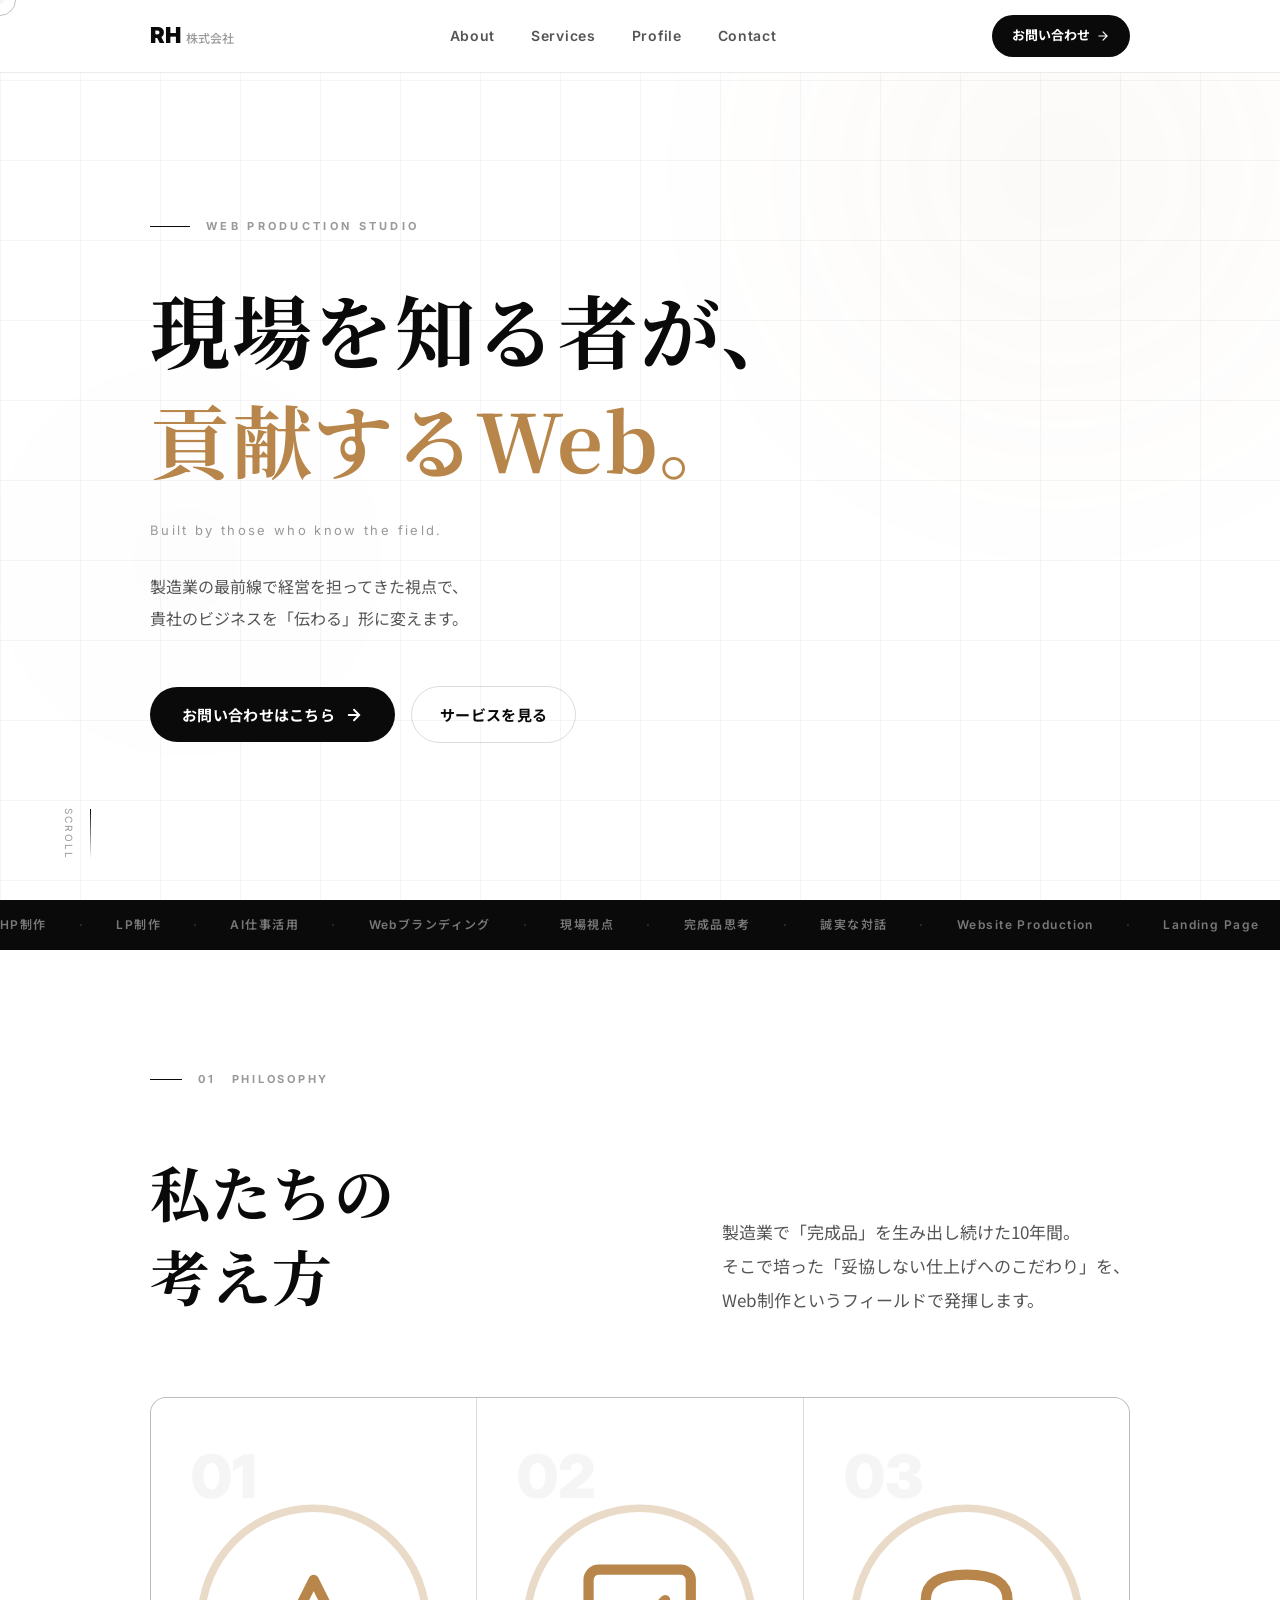
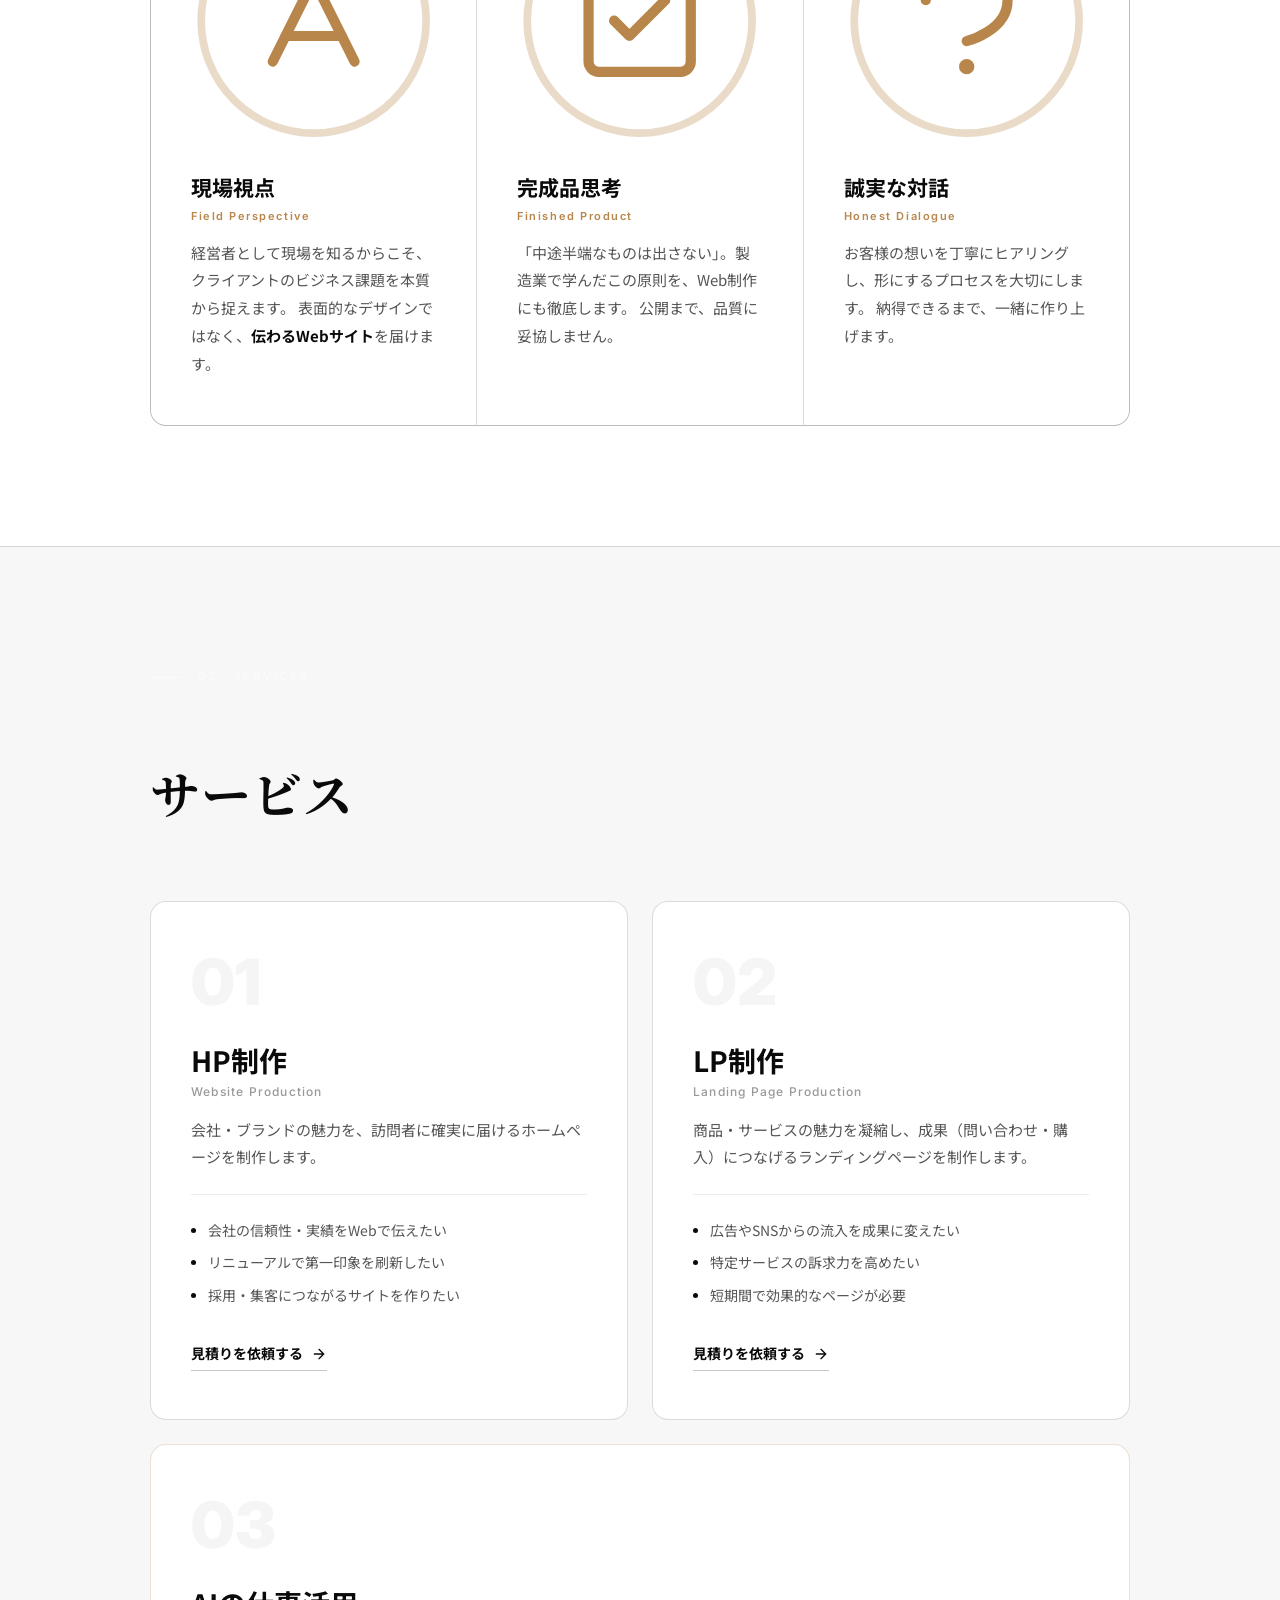
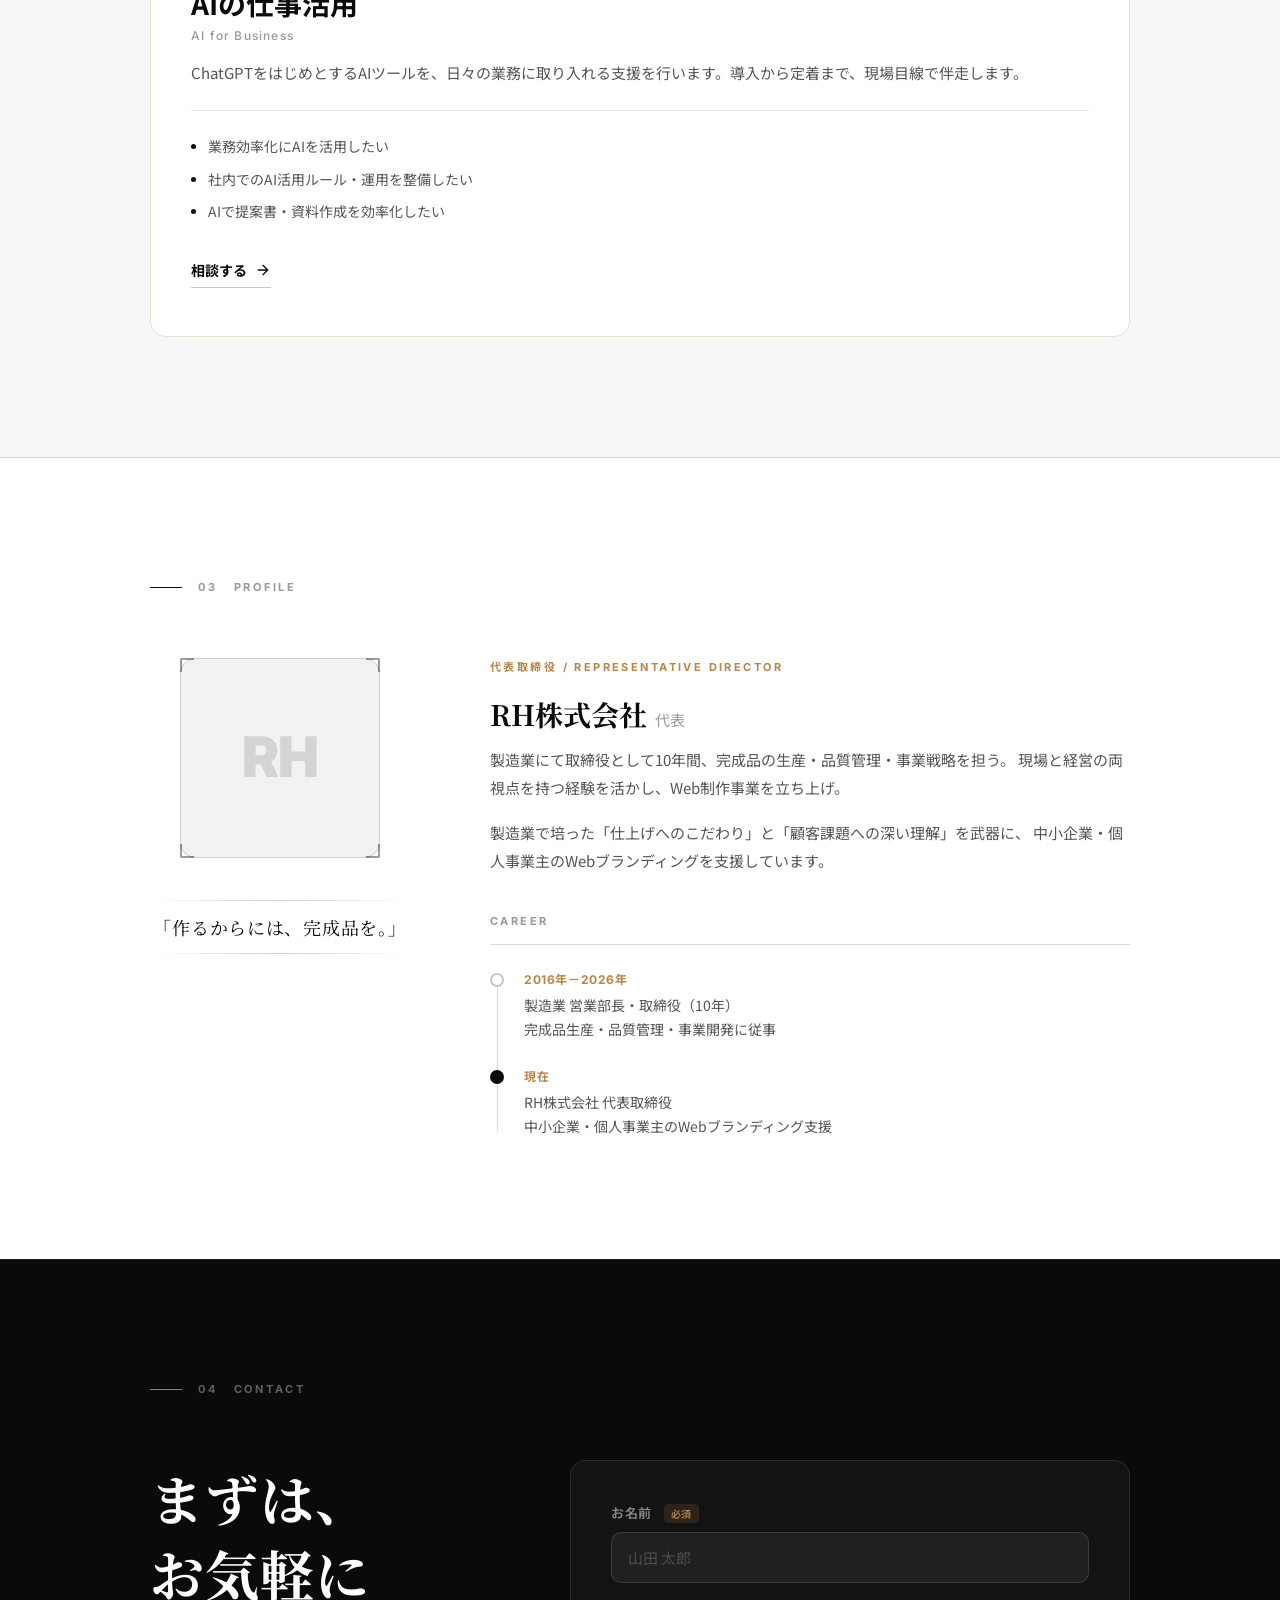
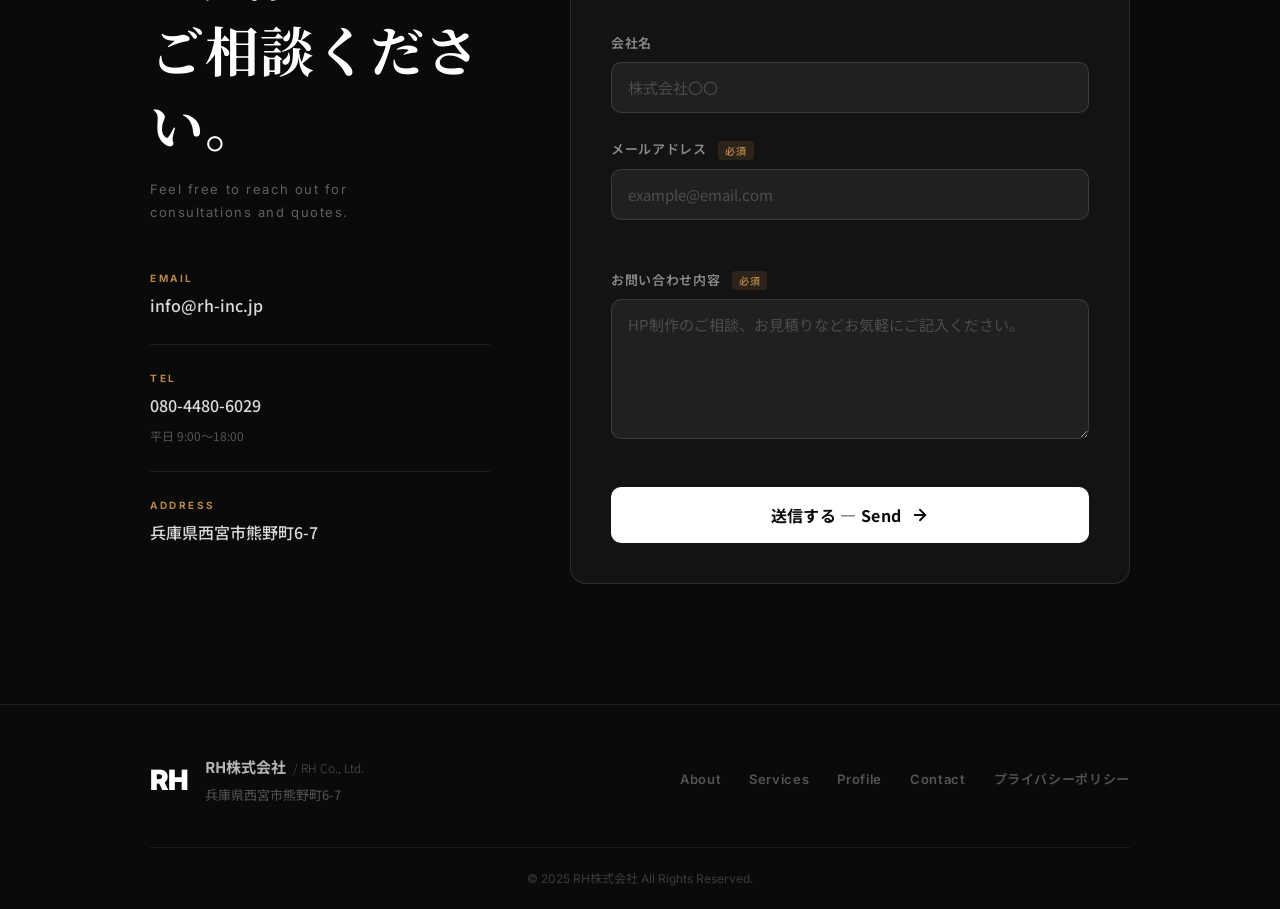
==== index.html @ c4619685 "Initial commit: RH株式会社 ポートフォリオサイト" ====
<!DOCTYPE html>
<html lang="ja">
<head>
  <meta charset="UTF-8">
  <meta name="viewport" content="width=device-width, initial-scale=1.0">
  <title>RH株式会社 — Web制作 | 西宮市</title>
  <meta name="description" content="製造業の現場視点で、伝わるWebサイトを届ける。RH株式会社 — HP制作・LP制作。兵庫県西宮市。">

  <!-- OGP -->
  <meta property="og:title" content="RH株式会社 — 現場を知る者が、貢献するWeb。">
  <meta property="og:description" content="製造業10年の経営視点から、中小企業・個人事業主のWebブランディングを支援。">
  <meta property="og:type" content="website">
  <meta property="og:locale" content="ja_JP">

  <!-- Fonts -->
  <link rel="preconnect" href="https://fonts.googleapis.com">
  <link rel="preconnect" href="https://fonts.gstatic.com" crossorigin>
  <link href="https://fonts.googleapis.com/css2?family=Noto+Sans+JP:wght@300;400;500;700;900&family=Noto+Serif+JP:wght@400;700&family=Inter:wght@300;400;600;700;800;900&display=swap" rel="stylesheet">

  <link rel="stylesheet" href="css/style.css">
</head>
<body>

  <!-- ===== CURSOR ===== -->
  <div class="cursor" id="cursor"></div>
  <div class="cursor-follower" id="cursorFollower"></div>

  <!-- ===== HEADER ===== -->
  <header class="header" id="header">
    <div class="header__inner">
      <a href="#top" class="header__logo">
        <span class="header__logo-rh">RH</span>
        <span class="header__logo-corp">株式会社</span>
      </a>
      <nav class="header__nav">
        <a href="#about" class="header__nav-link">About</a>
        <a href="#services" class="header__nav-link">Services</a>
        <a href="#profile" class="header__nav-link">Profile</a>
        <a href="#contact" class="header__nav-link">Contact</a>
      </nav>
      <a href="#contact" class="header__cta">
        <span>お問い合わせ</span>
        <svg viewBox="0 0 24 24" width="14" height="14" fill="none" stroke="currentColor" stroke-width="2" stroke-linecap="round"><path d="M5 12h14M12 5l7 7-7 7"/></svg>
      </a>
      <button class="header__hamburger" id="hamburger" aria-label="メニュー">
        <span></span><span></span>
      </button>
    </div>
  </header>

  <!-- Mobile Menu -->
  <div class="mobile-menu" id="mobileMenu">
    <div class="mobile-menu__inner">
      <nav class="mobile-menu__nav">
        <a href="#about"   class="mobile-menu__link" data-num="01">About<span>会社概要</span></a>
        <a href="#services" class="mobile-menu__link" data-num="02">Services<span>サービス</span></a>
        <a href="#profile" class="mobile-menu__link" data-num="03">Profile<span>代表プロフィール</span></a>
        <a href="#contact" class="mobile-menu__link" data-num="04">Contact<span>お問い合わせ</span></a>
      </nav>
      <div class="mobile-menu__info">
        <p>info@rh-inc.jp</p>
        <p>080-4480-6029</p>
      </div>
    </div>
  </div>

  <main id="top">

    <!-- ===== HERO ===== -->
    <section class="hero">
      <div class="hero__bg">
        <div class="hero__grid"></div>
        <div class="hero__glow hero__glow--1"></div>
        <div class="hero__glow hero__glow--2"></div>
      </div>

      <div class="hero__content">
        <div class="hero__eyebrow">
          <span class="hero__eyebrow-line"></span>
          <span>Web Production Studio</span>
        </div>
        <h1 class="hero__title">
          <span class="hero__title-line" data-text="現場を知る者が、">現場を知る者が、</span>
          <span class="hero__title-line hero__title-line--accent" data-text="貢献するWeb。">貢献するWeb。</span>
        </h1>
        <p class="hero__en">Built by those who know the field.</p>
        <p class="hero__sub">
          製造業の最前線で経営を担ってきた視点で、<br>
          貴社のビジネスを「伝わる」形に変えます。
        </p>
        <div class="hero__actions">
          <a href="#contact" class="btn btn--gold">
            <span>お問い合わせはこちら</span>
            <svg viewBox="0 0 24 24" width="18" height="18" fill="none" stroke="currentColor" stroke-width="2.5" stroke-linecap="round"><path d="M5 12h14M12 5l7 7-7 7"/></svg>
          </a>
          <a href="#services" class="btn btn--ghost">
            <span>サービスを見る</span>
          </a>
        </div>
      </div>

      <div class="hero__scroll">
        <div class="hero__scroll-line"></div>
        <span>Scroll</span>
      </div>
    </section>

    <!-- ===== MARQUEE ===== -->
    <div class="marquee">
      <div class="marquee__track">
        <span>HP制作</span><span>·</span>
        <span>LP制作</span><span>·</span>
        <span>AI仕事活用</span><span>·</span>
        <span>Webブランディング</span><span>·</span>
        <span>現場視点</span><span>·</span>
        <span>完成品思考</span><span>·</span>
        <span>誠実な対話</span><span>·</span>
        <span>Website Production</span><span>·</span>
        <span>Landing Page</span><span>·</span>
        <span>AI for Business</span><span>·</span>
        <span>Web Branding</span><span>·</span>
        <span>HP制作</span><span>·</span>
        <span>LP制作</span><span>·</span>
        <span>AI仕事活用</span><span>·</span>
        <span>Webブランディング</span><span>·</span>
        <span>現場視点</span><span>·</span>
        <span>完成品思考</span><span>·</span>
        <span>誠実な対話</span><span>·</span>
        <span>Website Production</span><span>·</span>
        <span>Landing Page</span><span>·</span>
        <span>AI for Business</span><span>·</span>
        <span>Web Branding</span><span>·</span>
      </div>
    </div>

    <!-- ===== ABOUT / PHILOSOPHY ===== -->
    <section class="section about" id="about">
      <div class="container">
        <div class="section-label fade-in">
          <span>01</span>
          <span>Philosophy</span>
        </div>
        <div class="about__head fade-in">
          <h2 class="about__title">私たちの<br>考え方</h2>
          <p class="about__lead">
            製造業で「完成品」を生み出し続けた10年間。<br>
            そこで培った「妥協しない仕上げへのこだわり」を、<br>
            Web制作というフィールドで発揮します。
          </p>
        </div>

        <div class="pillars">
          <div class="pillar fade-in">
            <div class="pillar__num">01</div>
            <div class="pillar__icon">
              <svg viewBox="0 0 48 48" fill="none" xmlns="http://www.w3.org/2000/svg">
                <circle cx="24" cy="24" r="22" stroke="currentColor" stroke-width="1.5" opacity=".3"/>
                <path d="M16 32 L24 16 L32 32" stroke="currentColor" stroke-width="2" stroke-linecap="round" stroke-linejoin="round"/>
                <path d="M18.5 27h11" stroke="currentColor" stroke-width="2" stroke-linecap="round"/>
              </svg>
            </div>
            <h3 class="pillar__title">
              現場視点<br>
              <span>Field Perspective</span>
            </h3>
            <p class="pillar__text">
              経営者として現場を知るからこそ、クライアントのビジネス課題を本質から捉えます。
              表面的なデザインではなく、<strong>伝わるWebサイト</strong>を届けます。
            </p>
          </div>

          <div class="pillar fade-in">
            <div class="pillar__num">02</div>
            <div class="pillar__icon">
              <svg viewBox="0 0 48 48" fill="none" xmlns="http://www.w3.org/2000/svg">
                <circle cx="24" cy="24" r="22" stroke="currentColor" stroke-width="1.5" opacity=".3"/>
                <rect x="14" y="14" width="20" height="20" rx="2" stroke="currentColor" stroke-width="2"/>
                <path d="M19 24l3 3 7-7" stroke="currentColor" stroke-width="2" stroke-linecap="round" stroke-linejoin="round"/>
              </svg>
            </div>
            <h3 class="pillar__title">
              完成品思考<br>
              <span>Finished Product</span>
            </h3>
            <p class="pillar__text">
              「中途半端なものは出さない」。製造業で学んだこの原則を、Web制作にも徹底します。
              公開まで、品質に妥協しません。
            </p>
          </div>

          <div class="pillar fade-in">
            <div class="pillar__num">03</div>
            <div class="pillar__icon">
              <svg viewBox="0 0 48 48" fill="none" xmlns="http://www.w3.org/2000/svg">
                <circle cx="24" cy="24" r="22" stroke="currentColor" stroke-width="1.5" opacity=".3"/>
                <path d="M16 20 C16 17 18 15 24 15 C30 15 32 17 32 20 C32 26 24 28 24 28" stroke="currentColor" stroke-width="2" stroke-linecap="round"/>
                <circle cx="24" cy="33" r="1.5" fill="currentColor"/>
              </svg>
            </div>
            <h3 class="pillar__title">
              誠実な対話<br>
              <span>Honest Dialogue</span>
            </h3>
            <p class="pillar__text">
              お客様の想いを丁寧にヒアリングし、形にするプロセスを大切にします。
              納得できるまで、一緒に作り上げます。
            </p>
          </div>
        </div>
      </div>
    </section>

    <!-- ===== SERVICES ===== -->
    <section class="section services" id="services">
      <div class="container">
        <div class="section-label section-label--light fade-in">
          <span>02</span>
          <span>Services</span>
        </div>
        <h2 class="services__title fade-in">サービス</h2>

        <div class="service-cards">

          <div class="service-card fade-in">
            <div class="service-card__top">
              <span class="service-card__num">01</span>
              <div class="service-card__icon">
                <svg viewBox="0 0 56 56" fill="none">
                  <rect x="4" y="8" width="48" height="34" rx="4" stroke="currentColor" stroke-width="2"/>
                  <path d="M18 42 L38 42 M28 42 L28 50" stroke="currentColor" stroke-width="2" stroke-linecap="round"/>
                  <path d="M12 18 L22 18 M12 24 L30 24 M12 30 L26 30" stroke="currentColor" stroke-width="2" stroke-linecap="round"/>
                  <rect x="32" y="14" width="16" height="14" rx="2" stroke="currentColor" stroke-width="1.5"/>
                </svg>
              </div>
            </div>
            <h3 class="service-card__title">
              HP制作
              <span>Website Production</span>
            </h3>
            <p class="service-card__text">
              会社・ブランドの魅力を、訪問者に確実に届けるホームページを制作します。
            </p>
            <ul class="service-card__list">
              <li>会社の信頼性・実績をWebで伝えたい</li>
              <li>リニューアルで第一印象を刷新したい</li>
              <li>採用・集客につながるサイトを作りたい</li>
            </ul>
            <a href="#contact" class="service-card__cta">
              見積りを依頼する
              <svg viewBox="0 0 24 24" width="16" height="16" fill="none" stroke="currentColor" stroke-width="2" stroke-linecap="round"><path d="M5 12h14M12 5l7 7-7 7"/></svg>
            </a>
          </div>

          <div class="service-card fade-in">
            <div class="service-card__top">
              <span class="service-card__num">02</span>
              <div class="service-card__icon">
                <svg viewBox="0 0 56 56" fill="none">
                  <rect x="10" y="4" width="36" height="48" rx="4" stroke="currentColor" stroke-width="2"/>
                  <path d="M18 14 L38 14 M18 20 L34 20 M18 26 L30 26" stroke="currentColor" stroke-width="2" stroke-linecap="round"/>
                  <rect x="14" y="34" width="28" height="10" rx="2" fill="currentColor" opacity=".15" stroke="currentColor" stroke-width="1.5"/>
                  <path d="M22 39 L34 39" stroke="currentColor" stroke-width="2" stroke-linecap="round"/>
                </svg>
              </div>
            </div>
            <h3 class="service-card__title">
              LP制作
              <span>Landing Page Production</span>
            </h3>
            <p class="service-card__text">
              商品・サービスの魅力を凝縮し、成果（問い合わせ・購入）につなげるランディングページを制作します。
            </p>
            <ul class="service-card__list">
              <li>広告やSNSからの流入を成果に変えたい</li>
              <li>特定サービスの訴求力を高めたい</li>
              <li>短期間で効果的なページが必要</li>
            </ul>
            <a href="#contact" class="service-card__cta">
              見積りを依頼する
              <svg viewBox="0 0 24 24" width="16" height="16" fill="none" stroke="currentColor" stroke-width="2" stroke-linecap="round"><path d="M5 12h14M12 5l7 7-7 7"/></svg>
            </a>
          </div>

          <div class="service-card service-card--ai fade-in">
            <div class="service-card__top">
              <span class="service-card__num">03</span>
              <div class="service-card__icon">
                <svg viewBox="0 0 56 56" fill="none">
                  <circle cx="28" cy="28" r="24" stroke="currentColor" stroke-width="2"/>
                  <circle cx="28" cy="28" r="8" stroke="currentColor" stroke-width="2"/>
                  <path d="M28 4V12 M28 44V52 M4 28H12 M44 28H52" stroke="currentColor" stroke-width="2" stroke-linecap="round"/>
                  <path d="M11 11L17 17 M39 39L45 45 M45 11L39 17 M17 39L11 45" stroke="currentColor" stroke-width="2" stroke-linecap="round"/>
                </svg>
              </div>
            </div>
            <h3 class="service-card__title">
              AIの仕事活用
              <span>AI for Business</span>
            </h3>
            <p class="service-card__text">
              ChatGPTをはじめとするAIツールを、日々の業務に取り入れる支援を行います。導入から定着まで、現場目線で伴走します。
            </p>
            <ul class="service-card__list">
              <li>業務効率化にAIを活用したい</li>
              <li>社内でのAI活用ルール・運用を整備したい</li>
              <li>AIで提案書・資料作成を効率化したい</li>
            </ul>
            <a href="#contact" class="service-card__cta">
              相談する
              <svg viewBox="0 0 24 24" width="16" height="16" fill="none" stroke="currentColor" stroke-width="2" stroke-linecap="round"><path d="M5 12h14M12 5l7 7-7 7"/></svg>
            </a>
          </div>

        </div>
      </div>
    </section>

    <!-- ===== PROFILE ===== -->
    <section class="section profile" id="profile">
      <div class="container">
        <div class="section-label fade-in">
          <span>03</span>
          <span>Profile</span>
        </div>

        <div class="profile__inner">
          <div class="profile__visual fade-in">
            <div class="profile__frame">
              <div class="profile__initial">RH</div>
              <div class="profile__frame-corner profile__frame-corner--tl"></div>
              <div class="profile__frame-corner profile__frame-corner--tr"></div>
              <div class="profile__frame-corner profile__frame-corner--bl"></div>
              <div class="profile__frame-corner profile__frame-corner--br"></div>
            </div>
            <div class="profile__quote-wrap">
              <p class="profile__quote">「作るからには、完成品を。」</p>
            </div>
          </div>

          <div class="profile__content fade-in">
            <p class="profile__position">代表取締役 / Representative Director</p>
            <h2 class="profile__name">RH株式会社<span>代表</span></h2>

            <p class="profile__bio">
              製造業にて取締役として10年間、完成品の生産・品質管理・事業戦略を担う。
              現場と経営の両視点を持つ経験を活かし、Web制作事業を立ち上げ。
            </p>
            <p class="profile__bio">
              製造業で培った「仕上げへのこだわり」と「顧客課題への深い理解」を武器に、
              中小企業・個人事業主のWebブランディングを支援しています。
            </p>

            <div class="career">
              <h4 class="career__title">Career</h4>
              <div class="career__list">
                <div class="career__item">
                  <div class="career__dot"></div>
                  <div class="career__body">
                    <span class="career__period">2016年－2026年</span>
                    <p class="career__desc">製造業 営業部長・取締役（10年）<br>完成品生産・品質管理・事業開発に従事</p>
                  </div>
                </div>
                <div class="career__item">
                  <div class="career__dot career__dot--gold"></div>
                  <div class="career__body">
                    <span class="career__period">現在</span>
                    <p class="career__desc">RH株式会社 代表取締役<br>中小企業・個人事業主のWebブランディング支援</p>
                  </div>
                </div>
              </div>
            </div>
          </div>
        </div>
      </div>
    </section>

    <!-- ===== CONTACT ===== -->
    <section class="section contact" id="contact">
      <div class="container">
        <div class="section-label section-label--light fade-in">
          <span>04</span>
          <span>Contact</span>
        </div>
        <div class="contact__inner">
          <div class="contact__info fade-in">
            <h2 class="contact__title">
              まずは、<br>お気軽に<br>ご相談ください。
            </h2>
            <p class="contact__sub">
              Feel free to reach out for<br>
              consultations and quotes.
            </p>

            <div class="contact__details">
              <div class="contact__detail">
                <span class="contact__detail-label">Email</span>
                <a href="mailto:info@rh-inc.jp" class="contact__detail-value">info@rh-inc.jp</a>
              </div>
              <div class="contact__detail">
                <span class="contact__detail-label">Tel</span>
                <a href="tel:08044806029" class="contact__detail-value">080-4480-6029</a>
                <span class="contact__detail-note">平日 9:00〜18:00</span>
              </div>
              <div class="contact__detail">
                <span class="contact__detail-label">Address</span>
                <span class="contact__detail-value">兵庫県西宮市熊野町6-7</span>
              </div>
            </div>
          </div>

          <form class="contact__form fade-in" id="contactForm" novalidate>
            <div class="form-group">
              <label class="form-label" for="name">
                お名前 <span class="form-req">必須</span>
              </label>
              <input type="text" id="name" name="name" class="form-input" placeholder="山田 太郎" required>
              <span class="form-err" id="nameErr"></span>
            </div>

            <div class="form-group">
              <label class="form-label" for="company">会社名</label>
              <input type="text" id="company" name="company" class="form-input" placeholder="株式会社〇〇">
            </div>

            <div class="form-group">
              <label class="form-label" for="email">
                メールアドレス <span class="form-req">必須</span>
              </label>
              <input type="email" id="email" name="email" class="form-input" placeholder="example@email.com" required>
              <span class="form-err" id="emailErr"></span>
            </div>

            <div class="form-group">
              <label class="form-label" for="message">
                お問い合わせ内容 <span class="form-req">必須</span>
              </label>
              <textarea id="message" name="message" class="form-textarea" rows="5" placeholder="HP制作のご相談、お見積りなどお気軽にご記入ください。" required></textarea>
              <span class="form-err" id="messageErr"></span>
            </div>

            <button type="submit" class="btn btn--gold btn--submit">
              <span>送信する — Send</span>
              <svg viewBox="0 0 24 24" width="18" height="18" fill="none" stroke="currentColor" stroke-width="2.5" stroke-linecap="round"><path d="M5 12h14M12 5l7 7-7 7"/></svg>
            </button>
          </form>
        </div>
      </div>
    </section>

  </main>

  <!-- ===== FOOTER ===== -->
  <footer class="footer">
    <div class="container">
      <div class="footer__inner">
        <div class="footer__brand">
          <span class="footer__logo-rh">RH</span>
          <div>
            <p class="footer__company">RH株式会社 <span>/ RH Co., Ltd.</span></p>
            <p class="footer__addr">兵庫県西宮市熊野町6-7</p>
          </div>
        </div>
        <nav class="footer__nav">
          <a href="#about">About</a>
          <a href="#services">Services</a>
          <a href="#profile">Profile</a>
          <a href="#contact">Contact</a>
          <a href="#">プライバシーポリシー</a>
        </nav>
      </div>
      <div class="footer__bottom">
        <p>&copy; 2025 RH株式会社 All Rights Reserved.</p>
      </div>
    </div>
  </footer>

  <script src="js/main.js"></script>
</body>
</html>
---- css/style.css ----
/* ===== RESET & BASE ===== */
*, *::before, *::after { margin: 0; padding: 0; box-sizing: border-box; }

:root {
  --bg:         #FFFFFF;
  --bg-off:     #F7F7F7;
  --bg-subtle:  #F2F2F2;
  --bg-dark:    #0A0A0A;
  --black:      #0A0A0A;
  --black-mid:  #1A1A1A;
  --gold:       #B8864A;
  --gold-lt:    #C89A5E;
  --gold-dk:    #9A7038;
  --text:       #0A0A0A;
  --text-sub:   #555555;
  --text-muted: #999999;
  --border:     rgba(0,0,0,.08);
  --border-md:  rgba(0,0,0,.14);
  --border-dk:  rgba(0,0,0,.22);
  --white:      #FFFFFF;

  --font-ja:    'Noto Sans JP', 'Hiragino Kaku Gothic ProN', sans-serif;
  --font-serif: 'Noto Serif JP', 'ヒラギノ明朝 ProN', serif;
  --font-en:    'Inter', var(--font-ja);

  --container: 1100px;
  --header-h:  72px;
  --radius:    10px;
  --radius-lg: 16px;

  --shadow-sm: 0 2px 12px rgba(0,0,0,.06);
  --shadow-md: 0 6px 32px rgba(0,0,0,.1);
  --shadow-lg: 0 16px 64px rgba(0,0,0,.14);

  --ease: cubic-bezier(.4,0,.2,1);
  --trans: .3s var(--ease);
}

html { scroll-behavior: smooth; scroll-padding-top: var(--header-h); }

body {
  font-family: var(--font-ja);
  font-size: 16px;
  line-height: 1.8;
  color: var(--text);
  background: var(--bg);
  overflow-x: hidden;
  -webkit-font-smoothing: antialiased;
  cursor: none;
}

@media (hover: none) { body { cursor: auto; } }

img { max-width: 100%; height: auto; display: block; }
a   { color: inherit; text-decoration: none; transition: var(--trans); }
ul, ol { list-style: none; }
strong { color: var(--black); font-weight: 700; }

.container {
  width: 100%;
  max-width: var(--container);
  margin: 0 auto;
  padding: 0 40px;
}

/* ===== CURSOR ===== */
.cursor {
  position: fixed;
  width: 8px;
  height: 8px;
  background: var(--black);
  border-radius: 50%;
  pointer-events: none;
  z-index: 9999;
  transform: translate(-50%, -50%);
  transition: width .3s ease, height .3s ease;
  mix-blend-mode: difference;
}

.cursor-follower {
  position: fixed;
  width: 32px;
  height: 32px;
  border: 1px solid rgba(0,0,0,.25);
  border-radius: 50%;
  pointer-events: none;
  z-index: 9998;
  transform: translate(-50%, -50%);
  transition: transform .18s ease;
}

/* ===== BUTTONS ===== */
.btn {
  display: inline-flex;
  align-items: center;
  gap: 10px;
  font-family: var(--font-ja);
  font-weight: 700;
  border: none;
  cursor: pointer;
  transition: var(--trans);
  letter-spacing: .02em;
  white-space: nowrap;
}

.btn--gold {
  background: var(--black);
  color: var(--white);
  padding: 14px 32px;
  border-radius: 100px;
  font-size: 15px;
}

.btn--gold:hover {
  background: var(--black-mid);
  transform: translateY(-2px);
  box-shadow: 0 8px 32px rgba(0,0,0,.2);
}

.btn--ghost {
  background: transparent;
  color: var(--text);
  padding: 14px 28px;
  border-radius: 100px;
  font-size: 15px;
  border: 1px solid var(--border-md);
}

.btn--ghost:hover {
  border-color: var(--black);
  background: var(--bg-off);
}

.btn--submit {
  width: 100%;
  justify-content: center;
  padding: 16px 32px;
  font-size: 16px;
  border-radius: var(--radius);
}

/* ===== HEADER ===== */
.header {
  position: fixed;
  top: 0; left: 0;
  width: 100%;
  z-index: 1000;
  background: rgba(255,255,255,.9);
  backdrop-filter: blur(20px);
  border-bottom: 1px solid var(--border);
  transition: var(--trans);
}

.header.scrolled {
  background: rgba(255,255,255,.97);
  box-shadow: var(--shadow-sm);
}

.header__inner {
  max-width: var(--container);
  margin: 0 auto;
  padding: 0 40px;
  height: var(--header-h);
  display: flex;
  align-items: center;
  gap: 40px;
}

.header__logo {
  display: flex;
  align-items: baseline;
  gap: 6px;
  flex-shrink: 0;
}

.header__logo-rh {
  font-family: var(--font-en);
  font-size: 22px;
  font-weight: 900;
  color: var(--black);
  letter-spacing: -.02em;
}

.header__logo-corp {
  font-size: 12px;
  font-weight: 500;
  color: var(--text-muted);
}

.header__nav {
  display: none;
  gap: 36px;
  flex: 1;
  justify-content: center;
}

.header__nav-link {
  font-family: var(--font-en);
  font-size: 14px;
  font-weight: 600;
  color: var(--text-sub);
  letter-spacing: .05em;
  position: relative;
  transition: color .3s ease;
}

.header__nav-link::after {
  content: '';
  position: absolute;
  bottom: -4px; left: 0;
  width: 0; height: 1px;
  background: var(--black);
  transition: width .3s ease;
}

.header__nav-link:hover { color: var(--black); }
.header__nav-link:hover::after { width: 100%; }

.header__cta {
  display: none;
  align-items: center;
  gap: 6px;
  font-family: var(--font-en);
  font-size: 13px;
  font-weight: 700;
  color: var(--white);
  background: var(--black);
  padding: 9px 20px;
  border-radius: 100px;
  transition: var(--trans);
  margin-left: auto;
}

.header__cta:hover {
  background: var(--black-mid);
  transform: translateY(-1px);
  box-shadow: var(--shadow-sm);
}

.header__hamburger {
  display: flex;
  flex-direction: column;
  gap: 7px;
  background: none;
  border: none;
  cursor: pointer;
  padding: 8px;
  margin-left: auto;
  z-index: 10;
}

.header__hamburger span {
  display: block;
  width: 24px;
  height: 1.5px;
  background: var(--black);
  transition: var(--trans);
}

.header__hamburger.active span:nth-child(1) { transform: rotate(45deg) translate(5px, 5px); }
.header__hamburger.active span:nth-child(2) { transform: rotate(-45deg) translate(5px, -5px); }

/* Mobile Menu */
.mobile-menu {
  position: fixed;
  inset: 0;
  background: var(--white);
  z-index: 999;
  display: flex;
  align-items: center;
  justify-content: center;
  opacity: 0;
  visibility: hidden;
  transition: opacity .4s ease, visibility .4s ease;
}

.mobile-menu.active { opacity: 1; visibility: visible; }

.mobile-menu__inner {
  text-align: center;
  width: 100%;
  padding: 0 40px;
}

.mobile-menu__nav {
  display: flex;
  flex-direction: column;
  gap: 0;
  margin-bottom: 48px;
}

.mobile-menu__link {
  display: flex;
  flex-direction: column;
  align-items: center;
  padding: 20px 0;
  border-bottom: 1px solid var(--border);
  font-family: var(--font-en);
  font-size: 28px;
  font-weight: 900;
  color: var(--text-muted);
  letter-spacing: -.01em;
  transition: color .3s ease;
}

.mobile-menu__link:first-child { border-top: 1px solid var(--border); }

.mobile-menu__link span {
  font-family: var(--font-ja);
  font-size: 11px;
  font-weight: 400;
  color: var(--text-muted);
  letter-spacing: .15em;
  margin-top: 4px;
}

.mobile-menu__link:hover,
.mobile-menu__link:hover span { color: var(--black); }

.mobile-menu__info p {
  font-size: 14px;
  color: var(--text-sub);
  margin-bottom: 4px;
}

/* ===== HERO ===== */
.hero {
  position: relative;
  min-height: 100vh;
  display: flex;
  align-items: center;
  overflow: hidden;
  background: var(--white);
}

.hero__bg {
  position: absolute;
  inset: 0;
}

.hero__grid {
  position: absolute;
  inset: 0;
  background-image:
    linear-gradient(rgba(0,0,0,.04) 1px, transparent 1px),
    linear-gradient(90deg, rgba(0,0,0,.04) 1px, transparent 1px);
  background-size: 80px 80px;
}

.hero__glow {
  position: absolute;
  border-radius: 50%;
  filter: blur(120px);
  opacity: .12;
}

.hero__glow--1 {
  width: 700px; height: 700px;
  background: radial-gradient(circle, rgba(184,134,74,.5), transparent 70%);
  top: -20%; right: -10%;
  animation: glow1 8s ease-in-out infinite alternate;
}

.hero__glow--2 {
  width: 500px; height: 500px;
  background: radial-gradient(circle, rgba(0,0,0,.15), transparent 70%);
  bottom: 10%; left: -5%;
  animation: glow2 10s ease-in-out infinite alternate;
}

@keyframes glow1 { from { opacity: .08; } to { opacity: .15; } }
@keyframes glow2 { from { opacity: .06; } to { opacity: .12; } }

.hero__content {
  position: relative;
  z-index: 1;
  width: 100%;
  max-width: var(--container);
  margin: 0 auto;
  padding: 140px 40px 100px;
}

.hero__eyebrow {
  display: flex;
  align-items: center;
  gap: 16px;
  margin-bottom: 40px;
  font-family: var(--font-en);
  font-size: 11px;
  font-weight: 700;
  letter-spacing: .3em;
  color: var(--text-muted);
  text-transform: uppercase;
  opacity: 0;
  animation: fadeUp .8s .3s ease forwards;
}

.hero__eyebrow-line {
  display: inline-block;
  width: 40px; height: 1px;
  background: var(--black);
}

.hero__title {
  display: flex;
  flex-direction: column;
  gap: 6px;
  margin-bottom: 28px;
  opacity: 0;
  animation: fadeUp .8s .5s ease forwards;
}

.hero__title-line {
  font-family: var(--font-serif);
  font-size: clamp(40px, 6.5vw, 80px);
  font-weight: 700;
  color: var(--black);
  line-height: 1.3;
  letter-spacing: .02em;
}

.hero__title-line--accent {
  color: var(--gold);
}

.hero__en {
  font-family: var(--font-en);
  font-size: 13px;
  font-weight: 400;
  color: var(--text-muted);
  letter-spacing: .18em;
  margin-bottom: 28px;
  opacity: 0;
  animation: fadeUp .8s .65s ease forwards;
}

.hero__sub {
  font-size: 16px;
  color: var(--text-sub);
  line-height: 2;
  margin-bottom: 52px;
  opacity: 0;
  animation: fadeUp .8s .75s ease forwards;
}

.hero__actions {
  display: flex;
  align-items: center;
  gap: 16px;
  flex-wrap: wrap;
  opacity: 0;
  animation: fadeUp .8s .9s ease forwards;
}

.hero__scroll {
  position: absolute;
  bottom: 40px; left: 40px;
  display: flex;
  flex-direction: column;
  align-items: center;
  gap: 12px;
  font-family: var(--font-en);
  font-size: 10px;
  letter-spacing: .22em;
  color: var(--text-muted);
  text-transform: uppercase;
  writing-mode: vertical-rl;
  opacity: 0;
  animation: fadeIn 1s 1.2s ease forwards;
}

.hero__scroll-line {
  width: 1px; height: 50px;
  background: linear-gradient(to bottom, var(--black), transparent);
  animation: scrollAnim 2s ease-in-out infinite;
}

@keyframes scrollAnim {
  0%   { transform: scaleY(0); transform-origin: top; }
  50%  { transform: scaleY(1); transform-origin: top; }
  51%  { transform: scaleY(1); transform-origin: bottom; }
  100% { transform: scaleY(0); transform-origin: bottom; }
}

@keyframes fadeUp {
  from { opacity: 0; transform: translateY(24px); }
  to   { opacity: 1; transform: translateY(0); }
}

@keyframes fadeIn {
  from { opacity: 0; }
  to   { opacity: 1; }
}

/* ===== MARQUEE ===== */
.marquee {
  overflow: hidden;
  background: var(--black);
  padding: 14px 0;
}

.marquee__track {
  display: flex;
  gap: 32px;
  width: max-content;
  animation: marquee 30s linear infinite;
}

.marquee__track span {
  font-family: var(--font-en);
  font-size: 12px;
  font-weight: 600;
  color: rgba(255,255,255,.45);
  letter-spacing: .12em;
  white-space: nowrap;
}

.marquee__track span:nth-child(even) { color: rgba(255,255,255,.18); }

@keyframes marquee {
  from { transform: translateX(0); }
  to   { transform: translateX(-50%); }
}

/* ===== SECTION COMMON ===== */
.section { padding: 120px 0; }

.section-label {
  display: flex;
  align-items: center;
  gap: 16px;
  margin-bottom: 60px;
  font-family: var(--font-en);
  font-size: 11px;
  font-weight: 700;
  letter-spacing: .25em;
  color: var(--text-muted);
  text-transform: uppercase;
}

.section-label::before {
  content: '';
  display: block;
  width: 32px; height: 1px;
  background: var(--black);
  flex-shrink: 0;
}

.section-label--light { color: rgba(255,255,255,.4); }
.section-label--light::before { background: rgba(255,255,255,.5); }

/* ===== ABOUT ===== */
.about { background: var(--bg); }

.about__head {
  display: flex;
  flex-direction: column;
  gap: 28px;
  margin-bottom: 80px;
}

.about__title {
  font-family: var(--font-serif);
  font-size: clamp(36px, 5vw, 60px);
  font-weight: 700;
  color: var(--black);
  line-height: 1.4;
  letter-spacing: .02em;
}

.about__lead {
  font-size: 17px;
  color: var(--text-sub);
  line-height: 2;
  max-width: 560px;
}

.pillars {
  display: grid;
  grid-template-columns: 1fr;
  gap: 1px;
  background: var(--border-md);
  border: 1px solid var(--border-md);
  border-radius: var(--radius-lg);
  overflow: hidden;
}

.pillar {
  background: var(--white);
  padding: 48px 40px;
  transition: background .3s ease;
  position: relative;
}

.pillar:hover { background: var(--bg-off); }

.pillar::before {
  content: '';
  position: absolute;
  top: 0; left: 0;
  width: 0; height: 3px;
  background: var(--black);
  transition: width .4s ease;
}

.pillar:hover::before { width: 100%; }

.pillar__num {
  font-family: var(--font-en);
  font-size: 60px;
  font-weight: 900;
  color: rgba(0,0,0,.04);
  line-height: 1;
  margin-bottom: -8px;
}

.pillar__icon {
  color: var(--gold);
  margin-bottom: 20px;
}

.pillar__title {
  font-size: 21px;
  font-weight: 700;
  color: var(--black);
  margin-bottom: 14px;
  line-height: 1.5;
}

.pillar__title span {
  display: block;
  font-family: var(--font-en);
  font-size: 11px;
  font-weight: 600;
  color: var(--gold);
  letter-spacing: .14em;
  margin-top: 5px;
}

.pillar__text {
  font-size: 15px;
  color: var(--text-sub);
  line-height: 1.85;
}

/* ===== SERVICES ===== */
.services {
  background: var(--bg-off);
  border-top: 1px solid var(--border-md);
  border-bottom: 1px solid var(--border-md);
}

.services__title {
  font-family: var(--font-serif);
  font-size: clamp(32px, 4vw, 50px);
  font-weight: 700;
  color: var(--black);
  margin-bottom: 64px;
  letter-spacing: .02em;
}

.service-cards {
  display: grid;
  grid-template-columns: 1fr;
  gap: 24px;
}

.service-card {
  background: var(--white);
  border: 1px solid var(--border-md);
  border-radius: var(--radius-lg);
  padding: 48px 40px;
  transition: var(--trans);
  position: relative;
  overflow: hidden;
}

.service-card::after {
  content: '';
  position: absolute;
  inset: 0;
  background: linear-gradient(135deg, rgba(0,0,0,.015), transparent);
  opacity: 0;
  transition: opacity .3s ease;
}

.service-card:hover {
  border-color: var(--black);
  transform: translateY(-4px);
  box-shadow: var(--shadow-md);
}

.service-card:hover::after { opacity: 1; }

.service-card__top {
  display: flex;
  align-items: flex-start;
  justify-content: space-between;
  margin-bottom: 28px;
}

.service-card__num {
  font-family: var(--font-en);
  font-size: 64px;
  font-weight: 900;
  color: rgba(0,0,0,.04);
  line-height: 1;
}

.service-card__icon { color: var(--gold); opacity: .8; }

.service-card__title {
  font-size: 28px;
  font-weight: 700;
  color: var(--black);
  margin-bottom: 16px;
  line-height: 1.3;
}

.service-card__title span {
  display: block;
  font-family: var(--font-en);
  font-size: 12px;
  font-weight: 500;
  color: var(--text-muted);
  letter-spacing: .1em;
  margin-top: 6px;
}

.service-card__text {
  font-size: 15px;
  color: var(--text-sub);
  line-height: 1.8;
  margin-bottom: 24px;
  padding-bottom: 24px;
  border-bottom: 1px solid var(--border);
}

.service-card__list {
  display: flex;
  flex-direction: column;
  gap: 10px;
  margin-bottom: 32px;
}

.service-card__list li {
  display: flex;
  align-items: flex-start;
  gap: 12px;
  font-size: 14px;
  color: var(--text-sub);
  line-height: 1.6;
}

.service-card__list li::before {
  content: '';
  width: 5px; height: 5px;
  background: var(--black);
  border-radius: 50%;
  flex-shrink: 0;
  margin-top: 9px;
}

.service-card__cta {
  display: inline-flex;
  align-items: center;
  gap: 8px;
  font-size: 14px;
  font-weight: 700;
  color: var(--black);
  border-bottom: 1px solid var(--border-dk);
  padding-bottom: 4px;
  transition: var(--trans);
}

.service-card__cta:hover { gap: 14px; }

/* AI card accent */
.service-card--ai { border-color: rgba(184,134,74,.25); }
.service-card--ai:hover { border-color: var(--gold); }

/* ===== PROFILE ===== */
.profile { background: var(--white); }

.profile__inner {
  display: flex;
  flex-direction: column;
  gap: 60px;
}

.profile__visual {
  display: flex;
  flex-direction: column;
  align-items: center;
  gap: 32px;
}

.profile__frame {
  width: 200px; height: 200px;
  background: var(--bg-subtle);
  border: 1px solid var(--border-md);
  border-radius: var(--radius-lg);
  display: flex;
  align-items: center;
  justify-content: center;
  position: relative;
}

.profile__initial {
  font-family: var(--font-en);
  font-size: 56px;
  font-weight: 900;
  color: rgba(0,0,0,.12);
  letter-spacing: -.02em;
}

.profile__frame-corner {
  position: absolute;
  width: 14px; height: 14px;
  border-color: var(--black);
  border-style: solid;
  opacity: .4;
}

.profile__frame-corner--tl { top: -1px; left: -1px; border-width: 2px 0 0 2px; border-radius: 2px 0 0 0; }
.profile__frame-corner--tr { top: -1px; right: -1px; border-width: 2px 2px 0 0; border-radius: 0 2px 0 0; }
.profile__frame-corner--bl { bottom: -1px; left: -1px; border-width: 0 0 2px 2px; border-radius: 0 0 0 2px; }
.profile__frame-corner--br { bottom: -1px; right: -1px; border-width: 0 2px 2px 0; border-radius: 0 0 2px 0; }

.profile__quote-wrap { text-align: center; }

.profile__quote {
  font-family: var(--font-serif);
  font-size: 18px;
  color: var(--black);
  letter-spacing: .04em;
  display: inline-block;
}

.profile__quote::before,
.profile__quote::after {
  content: '';
  display: block;
  height: 1px;
  background: linear-gradient(90deg, transparent, var(--black), transparent);
  margin: 10px 0;
  opacity: .2;
}

.profile__position {
  font-family: var(--font-en);
  font-size: 11px;
  font-weight: 700;
  letter-spacing: .22em;
  color: var(--gold);
  margin-bottom: 12px;
  text-transform: uppercase;
}

.profile__name {
  font-family: var(--font-serif);
  font-size: 28px;
  font-weight: 700;
  color: var(--black);
  margin-bottom: 6px;
}

.profile__name span {
  font-size: 15px;
  font-weight: 400;
  color: var(--text-muted);
  margin-left: 8px;
  font-family: var(--font-ja);
}

.profile__bio {
  font-size: 15px;
  color: var(--text-sub);
  line-height: 1.9;
  margin-bottom: 16px;
}

.career { margin-top: 36px; }

.career__title {
  font-family: var(--font-en);
  font-size: 11px;
  font-weight: 700;
  letter-spacing: .22em;
  color: var(--text-muted);
  text-transform: uppercase;
  margin-bottom: 24px;
  padding-bottom: 12px;
  border-bottom: 1px solid var(--border-md);
}

.career__list {
  display: flex;
  flex-direction: column;
  position: relative;
}

.career__list::before {
  content: '';
  position: absolute;
  top: 8px; left: 7px;
  width: 1px;
  height: calc(100% - 16px);
  background: var(--border-md);
}

.career__item {
  display: flex;
  gap: 20px;
  padding-bottom: 24px;
  position: relative;
}

.career__item:last-child { padding-bottom: 0; }

.career__dot {
  width: 14px; height: 14px;
  border-radius: 50%;
  background: var(--white);
  border: 2px solid var(--border-dk);
  flex-shrink: 0;
  margin-top: 4px;
  position: relative;
  z-index: 1;
}

.career__dot--gold {
  background: var(--black);
  border-color: var(--black);
}

.career__period {
  font-family: var(--font-en);
  font-size: 12px;
  font-weight: 700;
  color: var(--gold);
  letter-spacing: .05em;
  display: block;
  margin-bottom: 4px;
}

.career__desc {
  font-size: 14px;
  color: var(--text-sub);
  line-height: 1.7;
}

/* ===== CONTACT ===== */
.contact {
  background: var(--black);
  border-top: 1px solid rgba(255,255,255,.08);
}

.contact .section-label--light { color: rgba(255,255,255,.35); }

.contact__inner {
  display: flex;
  flex-direction: column;
  gap: 60px;
}

.contact__title {
  font-family: var(--font-serif);
  font-size: clamp(32px, 4.5vw, 54px);
  font-weight: 700;
  color: var(--white);
  line-height: 1.4;
  margin-bottom: 16px;
  letter-spacing: .02em;
}

.contact__sub {
  font-family: var(--font-en);
  font-size: 13px;
  color: rgba(255,255,255,.35);
  letter-spacing: .12em;
  line-height: 1.8;
  margin-bottom: 44px;
}

.contact__details {
  display: flex;
  flex-direction: column;
  gap: 24px;
}

.contact__detail {
  display: flex;
  flex-direction: column;
  gap: 4px;
  padding-bottom: 24px;
  border-bottom: 1px solid rgba(255,255,255,.08);
}

.contact__detail:last-child { border-bottom: none; padding-bottom: 0; }

.contact__detail-label {
  font-family: var(--font-en);
  font-size: 10px;
  font-weight: 700;
  letter-spacing: .25em;
  color: var(--gold);
  text-transform: uppercase;
}

.contact__detail-value {
  font-size: 16px;
  color: rgba(255,255,255,.85);
  font-weight: 500;
}

a.contact__detail-value:hover { color: var(--gold); }

.contact__detail-note {
  font-size: 12px;
  color: rgba(255,255,255,.3);
  margin-top: 2px;
}

/* Form */
.contact__form {
  background: rgba(255,255,255,.04);
  border: 1px solid rgba(255,255,255,.1);
  border-radius: var(--radius-lg);
  padding: 40px;
  display: flex;
  flex-direction: column;
  gap: 24px;
}

.form-group { display: flex; flex-direction: column; gap: 8px; }

.form-label {
  font-size: 13px;
  font-weight: 600;
  color: rgba(255,255,255,.5);
  letter-spacing: .05em;
}

.form-req {
  font-size: 10px;
  color: var(--gold);
  background: rgba(184,134,74,.15);
  padding: 2px 7px;
  border-radius: 4px;
  margin-left: 8px;
  vertical-align: middle;
}

.form-input,
.form-textarea {
  width: 100%;
  padding: 14px 16px;
  background: rgba(255,255,255,.06);
  border: 1px solid rgba(255,255,255,.12);
  border-radius: var(--radius);
  color: var(--white);
  font-family: var(--font-ja);
  font-size: 15px;
  transition: var(--trans);
}

.form-input::placeholder,
.form-textarea::placeholder { color: rgba(255,255,255,.2); }

.form-input:focus,
.form-textarea:focus {
  outline: none;
  border-color: var(--white);
  background: rgba(255,255,255,.09);
}

.form-input.error { border-color: #E05A1E; }
.form-err { font-size: 12px; color: #E05A1E; min-height: 16px; }
.form-textarea { resize: vertical; min-height: 140px; }

.contact .btn--gold {
  background: var(--white);
  color: var(--black);
}

.contact .btn--gold:hover {
  background: rgba(255,255,255,.9);
}

/* ===== FOOTER ===== */
.footer {
  background: var(--black);
  border-top: 1px solid rgba(255,255,255,.08);
  padding: 48px 0 0;
}

.footer__inner {
  display: flex;
  flex-direction: column;
  gap: 32px;
  padding-bottom: 40px;
  border-bottom: 1px solid rgba(255,255,255,.07);
}

.footer__brand { display: flex; align-items: center; gap: 16px; }

.footer__logo-rh {
  font-family: var(--font-en);
  font-size: 28px;
  font-weight: 900;
  color: var(--white);
  letter-spacing: -.02em;
  flex-shrink: 0;
}

.footer__company {
  font-size: 15px;
  font-weight: 700;
  color: rgba(255,255,255,.7);
}

.footer__company span {
  font-size: 12px;
  font-weight: 300;
  color: rgba(255,255,255,.3);
  margin-left: 4px;
}

.footer__addr { font-size: 13px; color: rgba(255,255,255,.3); margin-top: 3px; }

.footer__nav {
  display: flex;
  flex-wrap: wrap;
  gap: 8px 28px;
}

.footer__nav a {
  font-family: var(--font-en);
  font-size: 13px;
  font-weight: 600;
  color: rgba(255,255,255,.3);
  letter-spacing: .05em;
  transition: color .3s ease;
}

.footer__nav a:hover { color: var(--white); }

.footer__bottom { padding: 20px 0; text-align: center; }

.footer__bottom p {
  font-family: var(--font-en);
  font-size: 12px;
  color: rgba(255,255,255,.2);
}

/* ===== FADE-IN ===== */
.fade-in {
  opacity: 0;
  transform: translateY(32px);
  transition: opacity .7s ease, transform .7s ease;
}

.fade-in.visible { opacity: 1; transform: none; }

/* ===== RESPONSIVE 768px+ ===== */
@media (min-width: 768px) {
  .header__nav      { display: flex; }
  .header__cta      { display: flex; }
  .header__hamburger { display: none; }

  .pillars        { grid-template-columns: repeat(3, 1fr); }
  .service-cards  { grid-template-columns: repeat(2, 1fr); }
  .service-card:last-child:nth-child(odd) { grid-column: 1 / -1; }

  .about__head {
    flex-direction: row;
    align-items: flex-end;
    justify-content: space-between;
    gap: 48px;
  }

  .about__lead { max-width: 480px; }

  .profile__inner {
    flex-direction: row;
    align-items: flex-start;
    gap: 80px;
  }

  .profile__visual { flex-shrink: 0; width: 260px; }

  .contact__inner { flex-direction: row; gap: 80px; }
  .contact__info  { flex: 0 0 340px; }
  .contact__form  { flex: 1; }

  .footer__inner {
    flex-direction: row;
    align-items: center;
    justify-content: space-between;
  }
}

/* ===== RESPONSIVE 1024px+ ===== */
@media (min-width: 1024px) {
  .container          { padding: 0 60px; }
  .header__inner      { padding: 0 60px; }
  .hero__content      { padding: 160px 60px 100px; }
  .hero__scroll       { left: 60px; }
}

/* ===== SP ===== */
@media (max-width: 767px) {
  .container     { padding: 0 24px; }
  .section       { padding: 80px 0; }
  .hero__content { padding: 110px 24px 80px; }
  .hero__scroll  { display: none; }
  .contact__form { padding: 28px 24px; }
  .pillar        { padding: 36px 28px; }
  .service-card  { padding: 32px 28px; }
}
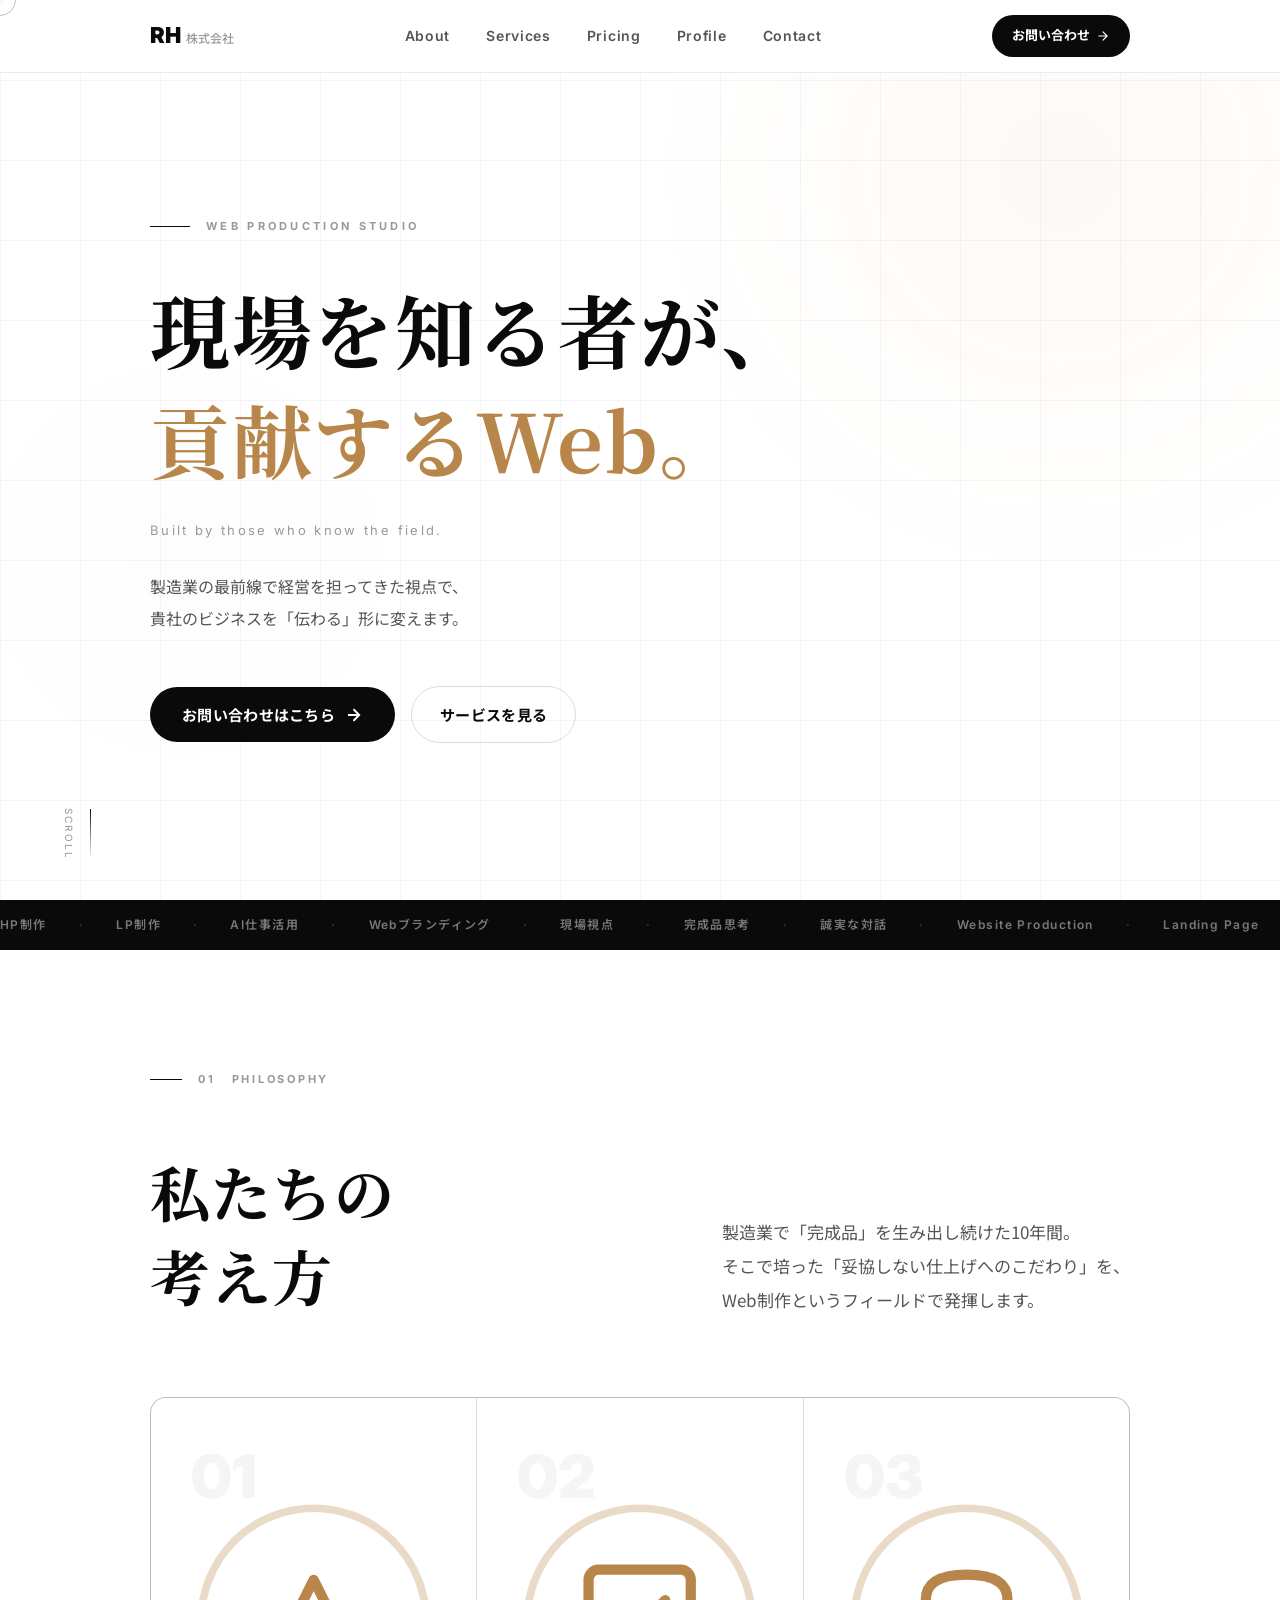
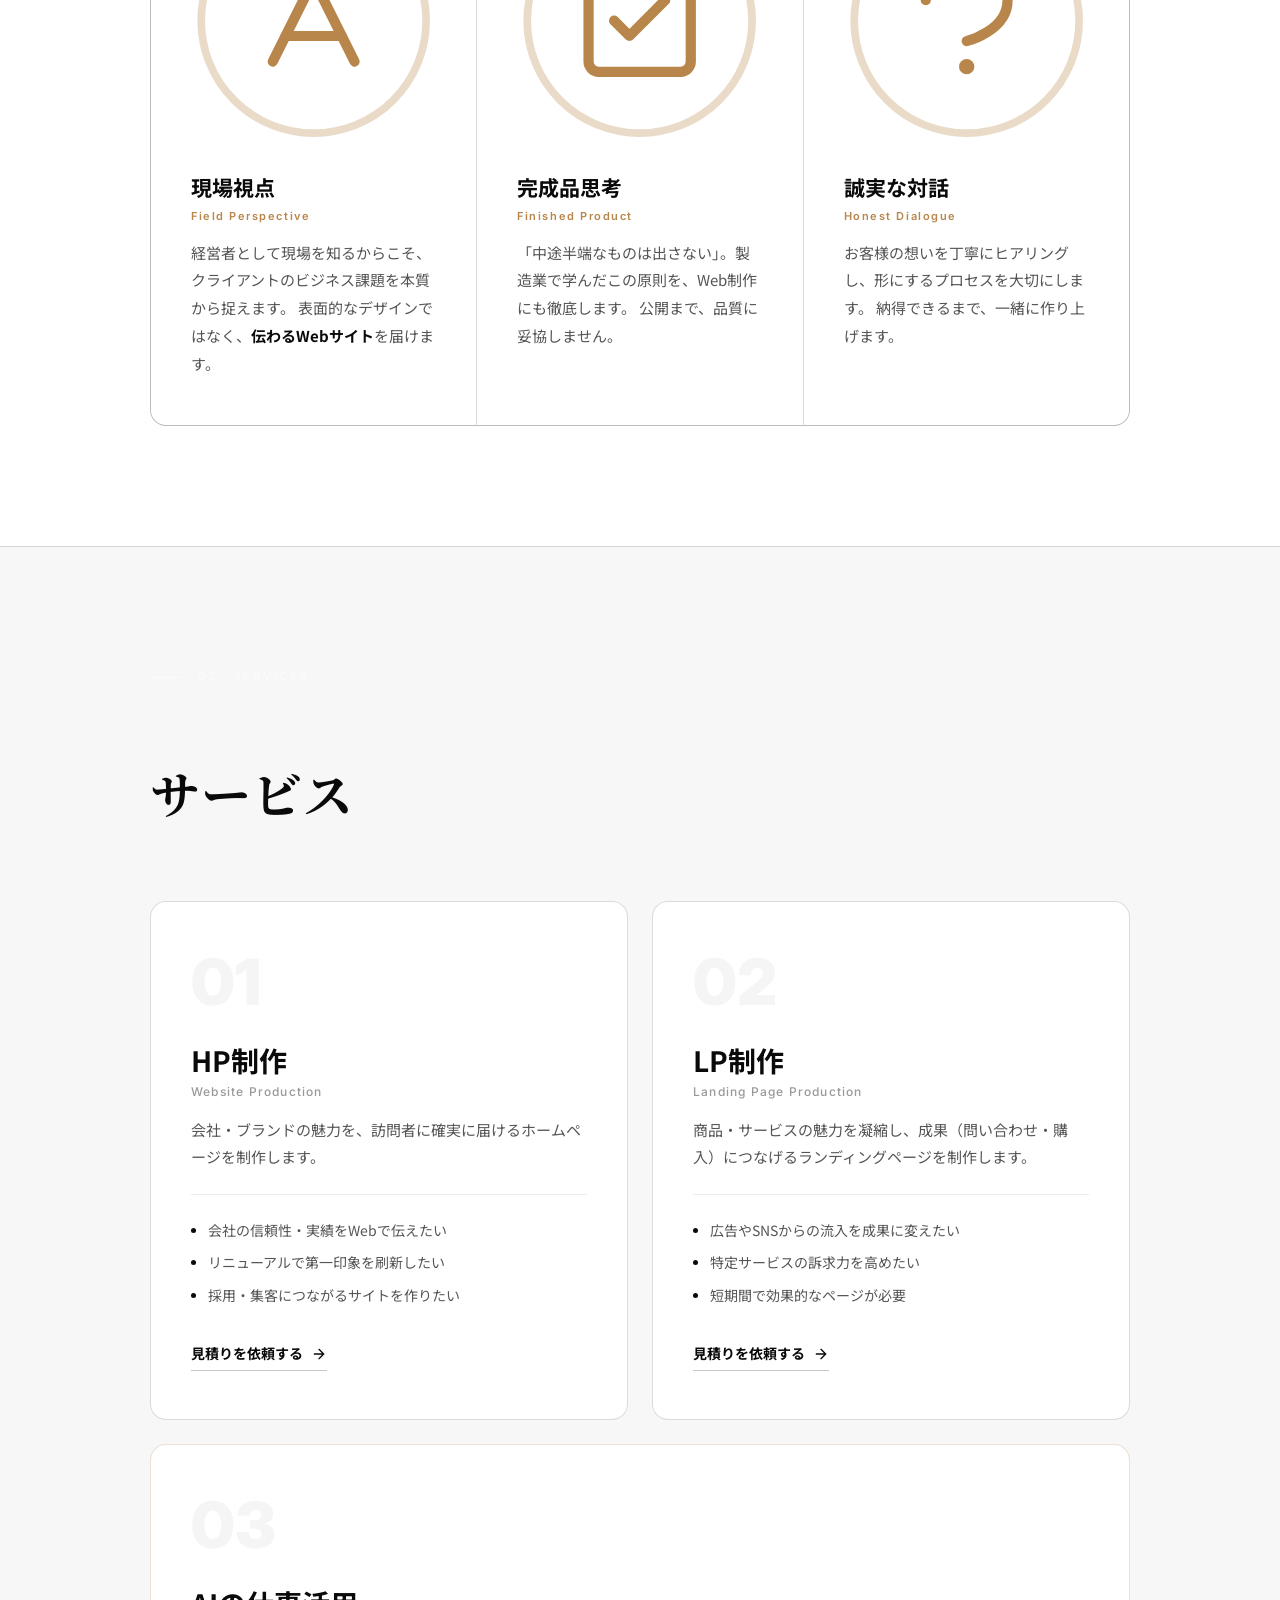
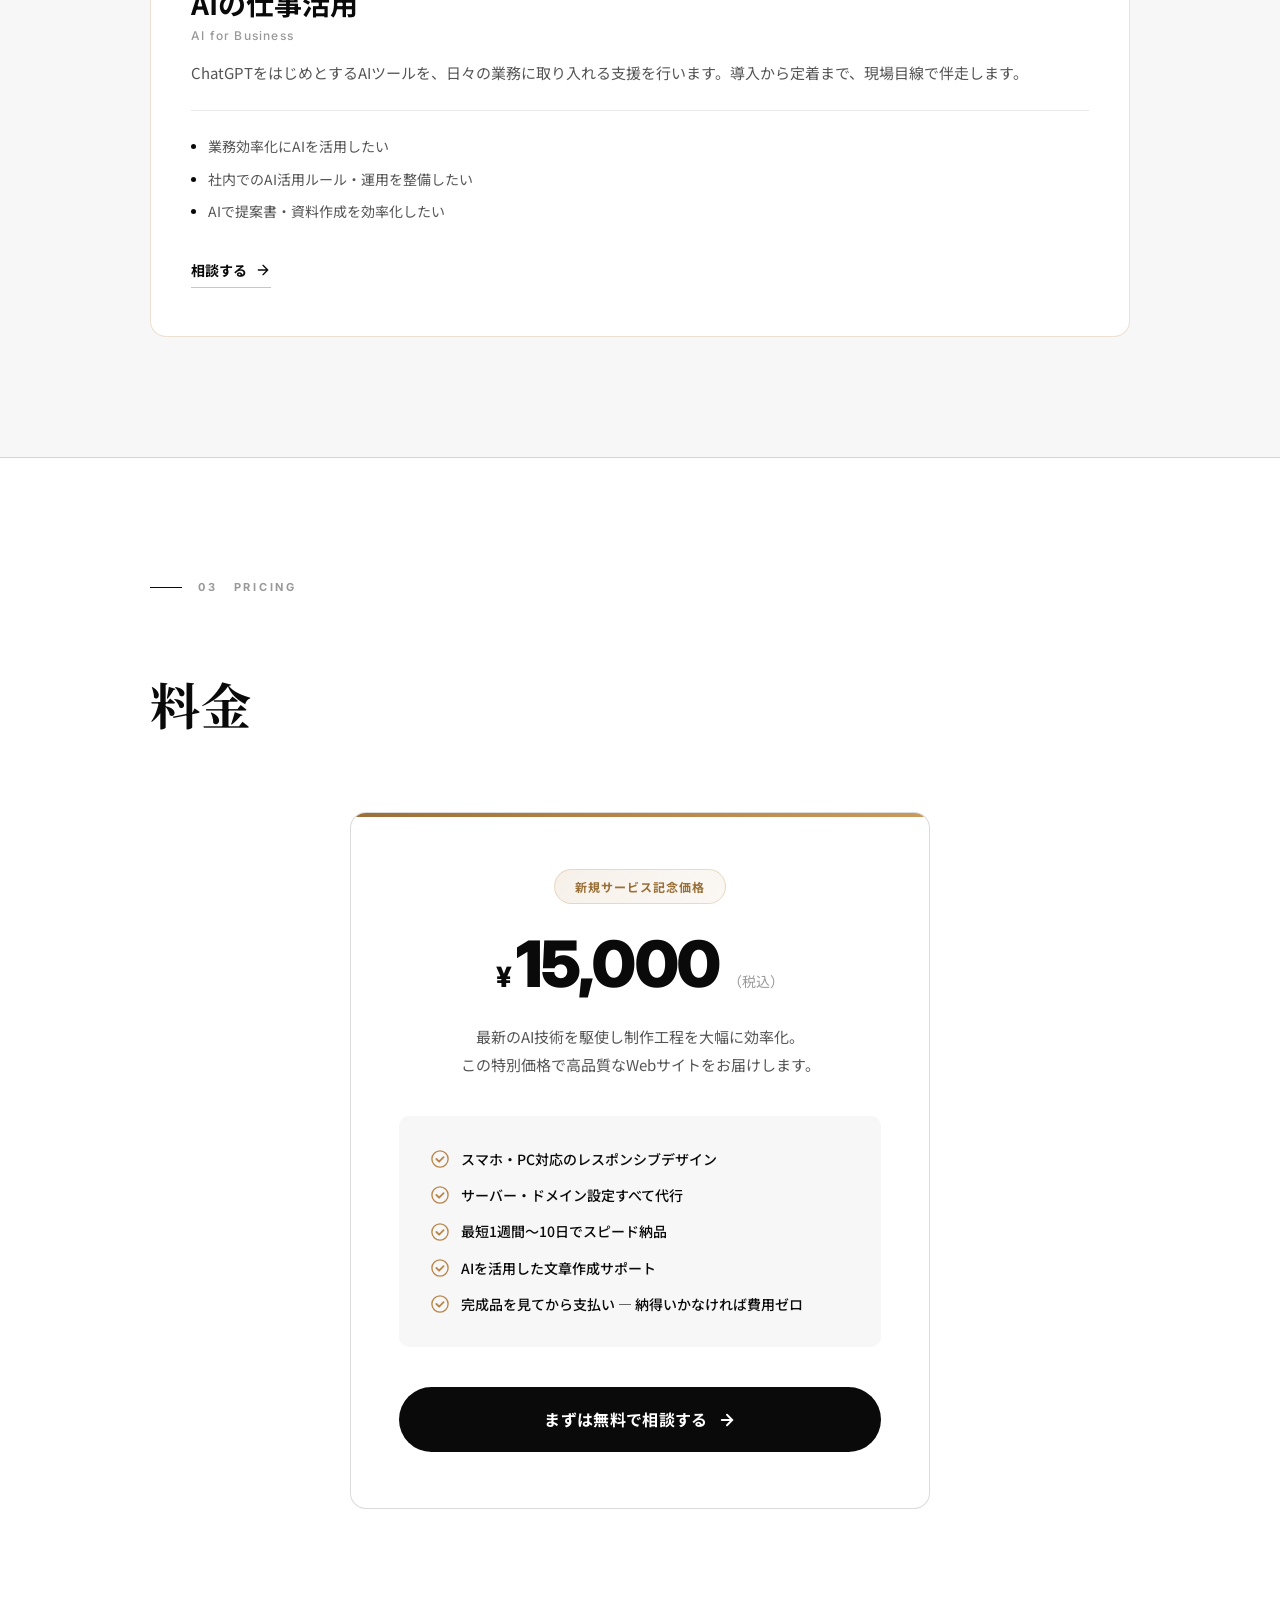
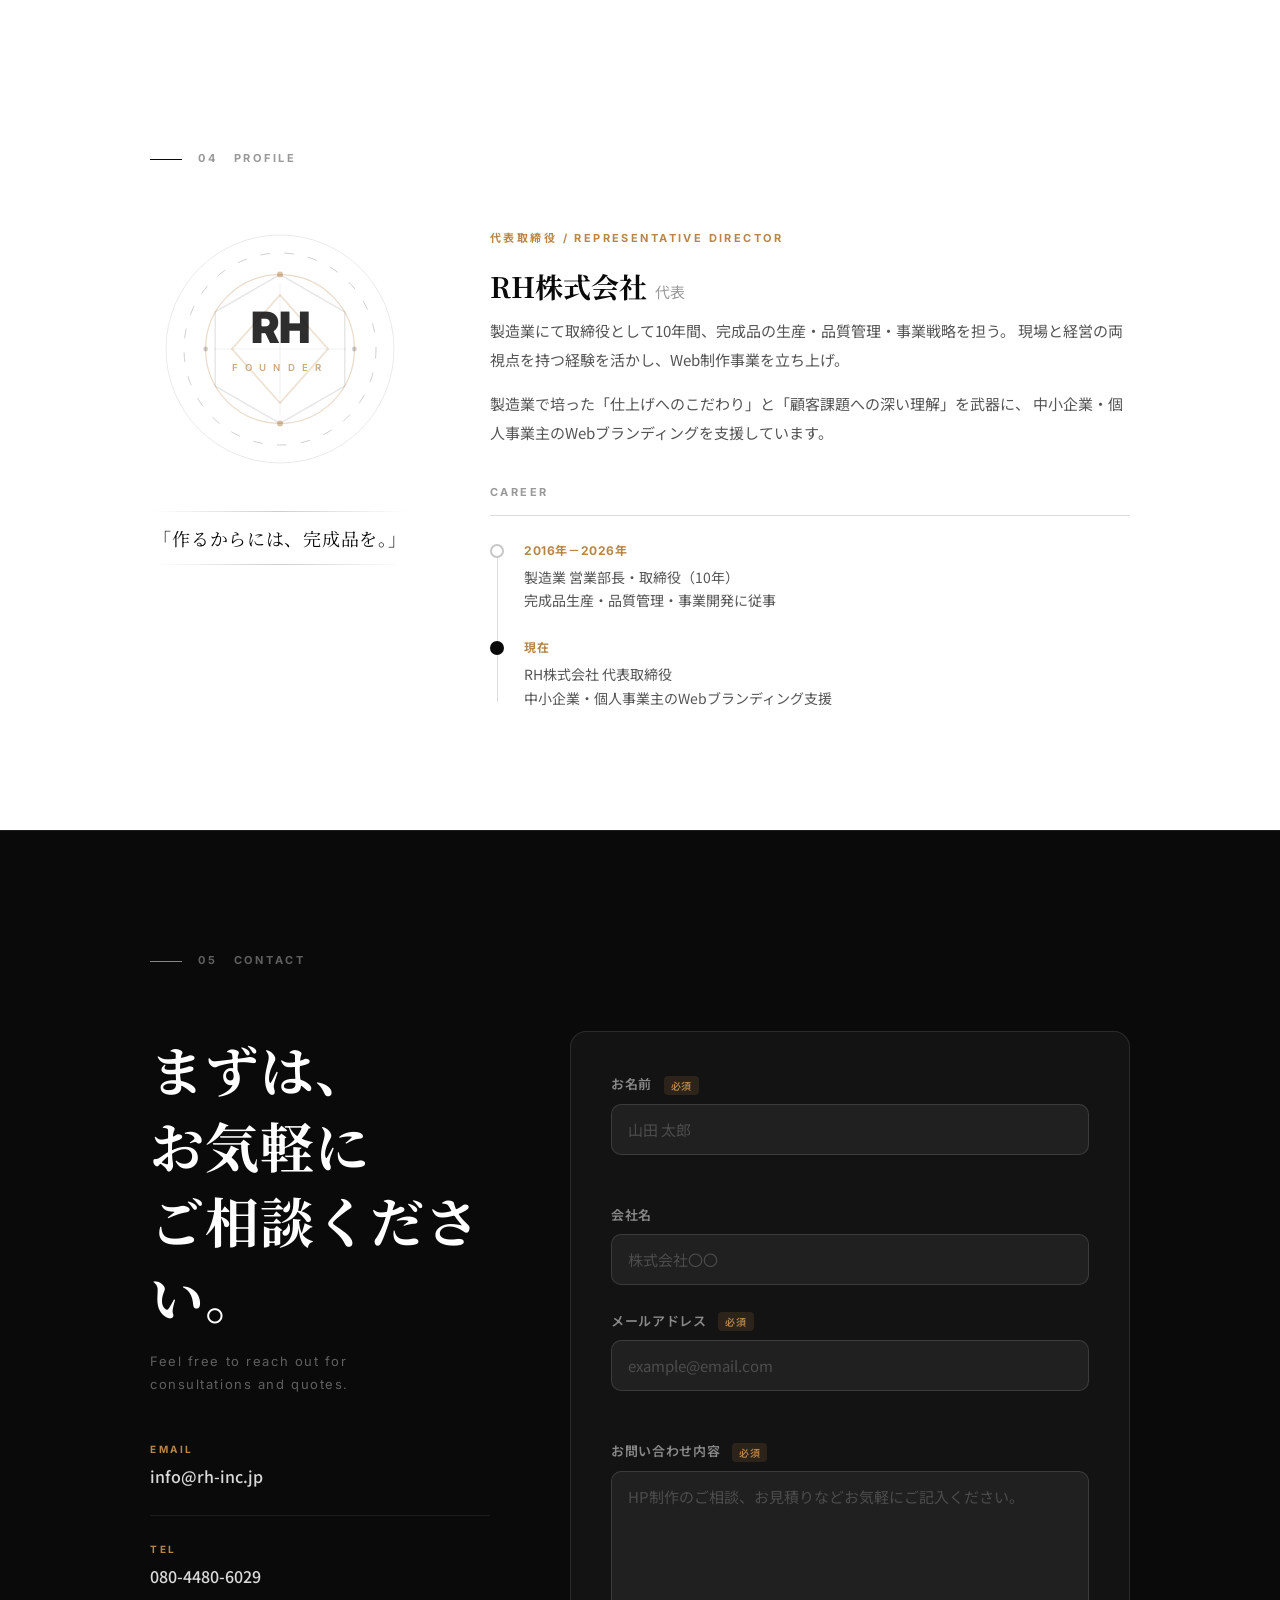
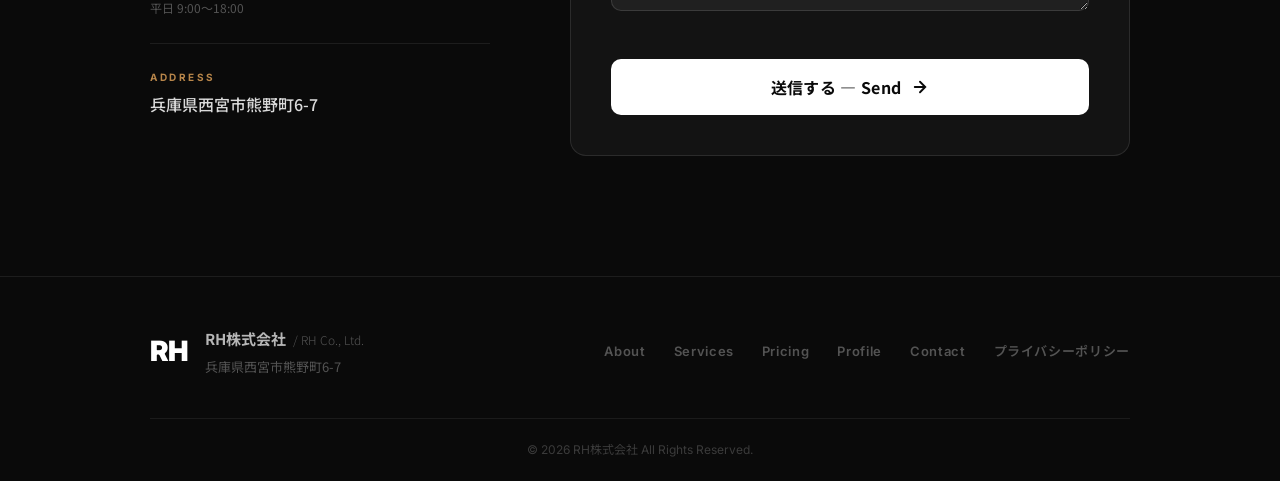
==== commit ff57393b: "変更前の状態を保存（RH株式会社 → RHテクノロジー 変更前）" ====
--- a/index.html
+++ b/index.html
@@ -35,6 +35,7 @@
       <nav class="header__nav">
         <a href="#about" class="header__nav-link">About</a>
         <a href="#services" class="header__nav-link">Services</a>
+        <a href="#pricing" class="header__nav-link">Pricing</a>
         <a href="#profile" class="header__nav-link">Profile</a>
         <a href="#contact" class="header__nav-link">Contact</a>
       </nav>
@@ -54,8 +55,9 @@
       <nav class="mobile-menu__nav">
         <a href="#about"   class="mobile-menu__link" data-num="01">About<span>会社概要</span></a>
         <a href="#services" class="mobile-menu__link" data-num="02">Services<span>サービス</span></a>
-        <a href="#profile" class="mobile-menu__link" data-num="03">Profile<span>代表プロフィール</span></a>
-        <a href="#contact" class="mobile-menu__link" data-num="04">Contact<span>お問い合わせ</span></a>
+        <a href="#pricing" class="mobile-menu__link" data-num="03">Pricing<span>料金</span></a>
+        <a href="#profile" class="mobile-menu__link" data-num="04">Profile<span>代表プロフィール</span></a>
+        <a href="#contact" class="mobile-menu__link" data-num="05">Contact<span>お問い合わせ</span></a>
       </nav>
       <div class="mobile-menu__info">
         <p>info@rh-inc.jp</p>
@@ -315,22 +317,92 @@
       </div>
     </section>
 
+    <!-- ===== PRICING ===== -->
+    <section class="section pricing" id="pricing">
+      <div class="container">
+        <div class="section-label fade-in">
+          <span>03</span>
+          <span>Pricing</span>
+        </div>
+        <h2 class="pricing__title fade-in">料金</h2>
+
+        <div class="pricing__card fade-in">
+          <div class="pricing__badge">新規サービス記念価格</div>
+          <div class="pricing__price">
+            <span class="pricing__price-yen">¥</span>
+            <span class="pricing__price-num">15,000</span>
+            <span class="pricing__price-tax">（税込）</span>
+          </div>
+          <p class="pricing__desc">
+            最新のAI技術を駆使し制作工程を大幅に効率化。<br>
+            この特別価格で高品質なWebサイトをお届けします。
+          </p>
+
+          <ul class="pricing__features">
+            <li>
+              <svg viewBox="0 0 20 20" width="18" height="18"><circle cx="10" cy="10" r="9" fill="none" stroke="currentColor" stroke-width="1.5"/><path d="M6 10l3 3 5-5" fill="none" stroke="currentColor" stroke-width="2" stroke-linecap="round" stroke-linejoin="round"/></svg>
+              スマホ・PC対応のレスポンシブデザイン
+            </li>
+            <li>
+              <svg viewBox="0 0 20 20" width="18" height="18"><circle cx="10" cy="10" r="9" fill="none" stroke="currentColor" stroke-width="1.5"/><path d="M6 10l3 3 5-5" fill="none" stroke="currentColor" stroke-width="2" stroke-linecap="round" stroke-linejoin="round"/></svg>
+              サーバー・ドメイン設定すべて代行
+            </li>
+            <li>
+              <svg viewBox="0 0 20 20" width="18" height="18"><circle cx="10" cy="10" r="9" fill="none" stroke="currentColor" stroke-width="1.5"/><path d="M6 10l3 3 5-5" fill="none" stroke="currentColor" stroke-width="2" stroke-linecap="round" stroke-linejoin="round"/></svg>
+              最短1週間〜10日でスピード納品
+            </li>
+            <li>
+              <svg viewBox="0 0 20 20" width="18" height="18"><circle cx="10" cy="10" r="9" fill="none" stroke="currentColor" stroke-width="1.5"/><path d="M6 10l3 3 5-5" fill="none" stroke="currentColor" stroke-width="2" stroke-linecap="round" stroke-linejoin="round"/></svg>
+              AIを活用した文章作成サポート
+            </li>
+            <li>
+              <svg viewBox="0 0 20 20" width="18" height="18"><circle cx="10" cy="10" r="9" fill="none" stroke="currentColor" stroke-width="1.5"/><path d="M6 10l3 3 5-5" fill="none" stroke="currentColor" stroke-width="2" stroke-linecap="round" stroke-linejoin="round"/></svg>
+              完成品を見てから支払い — 納得いかなければ費用ゼロ
+            </li>
+          </ul>
+
+          <a href="#contact" class="btn btn--gold btn--pricing">
+            <span>まずは無料で相談する</span>
+            <svg viewBox="0 0 24 24" width="18" height="18" fill="none" stroke="currentColor" stroke-width="2.5" stroke-linecap="round"><path d="M5 12h14M12 5l7 7-7 7"/></svg>
+          </a>
+        </div>
+      </div>
+    </section>
+
     <!-- ===== PROFILE ===== -->
     <section class="section profile" id="profile">
       <div class="container">
         <div class="section-label fade-in">
-          <span>03</span>
+          <span>04</span>
           <span>Profile</span>
         </div>
 
         <div class="profile__inner">
           <div class="profile__visual fade-in">
-            <div class="profile__frame">
-              <div class="profile__initial">RH</div>
-              <div class="profile__frame-corner profile__frame-corner--tl"></div>
-              <div class="profile__frame-corner profile__frame-corner--tr"></div>
-              <div class="profile__frame-corner profile__frame-corner--bl"></div>
-              <div class="profile__frame-corner profile__frame-corner--br"></div>
+            <div class="profile__emblem">
+              <svg class="profile__emblem-svg" viewBox="0 0 200 200" fill="none" xmlns="http://www.w3.org/2000/svg">
+                <!-- Outer rotating ring -->
+                <circle cx="100" cy="100" r="95" stroke="currentColor" stroke-width="0.5" opacity=".15" class="profile__ring profile__ring--outer"/>
+                <!-- Middle ring with dashes -->
+                <circle cx="100" cy="100" r="80" stroke="currentColor" stroke-width="0.8" stroke-dasharray="8 12" opacity=".2" class="profile__ring profile__ring--mid"/>
+                <!-- Inner accent ring -->
+                <circle cx="100" cy="100" r="62" stroke="var(--gold)" stroke-width="1" opacity=".3"/>
+                <!-- Geometric hexagon shape -->
+                <polygon points="100,38 154,69 154,131 100,162 46,131 46,69" stroke="currentColor" stroke-width="1.2" fill="none" opacity=".1"/>
+                <!-- Inner diamond -->
+                <polygon points="100,55 140,100 100,145 60,100" stroke="var(--gold)" stroke-width="1.5" fill="none" opacity=".25"/>
+                <!-- Cross lines -->
+                <line x1="100" y1="45" x2="100" y2="155" stroke="currentColor" stroke-width="0.5" opacity=".1"/>
+                <line x1="45" y1="100" x2="155" y2="100" stroke="currentColor" stroke-width="0.5" opacity=".1"/>
+                <!-- Center text -->
+                <text x="100" y="95" text-anchor="middle" font-family="Inter, sans-serif" font-size="36" font-weight="900" fill="currentColor" opacity=".85" letter-spacing="-1">RH</text>
+                <text x="100" y="118" text-anchor="middle" font-family="Inter, sans-serif" font-size="8" font-weight="600" fill="var(--gold)" letter-spacing="6" opacity=".7">FOUNDER</text>
+                <!-- Corner accent dots -->
+                <circle cx="100" cy="38" r="2.5" fill="var(--gold)" opacity=".5"/>
+                <circle cx="100" cy="162" r="2.5" fill="var(--gold)" opacity=".5"/>
+                <circle cx="38" cy="100" r="2" fill="currentColor" opacity=".2"/>
+                <circle cx="162" cy="100" r="2" fill="currentColor" opacity=".2"/>
+              </svg>
             </div>
             <div class="profile__quote-wrap">
               <p class="profile__quote">「作るからには、完成品を。」</p>
@@ -378,7 +450,7 @@
     <section class="section contact" id="contact">
       <div class="container">
         <div class="section-label section-label--light fade-in">
-          <span>04</span>
+          <span>05</span>
           <span>Contact</span>
         </div>
         <div class="contact__inner">
@@ -463,13 +535,14 @@
         <nav class="footer__nav">
           <a href="#about">About</a>
           <a href="#services">Services</a>
+          <a href="#pricing">Pricing</a>
           <a href="#profile">Profile</a>
           <a href="#contact">Contact</a>
           <a href="#">プライバシーポリシー</a>
         </nav>
       </div>
       <div class="footer__bottom">
-        <p>&copy; 2025 RH株式会社 All Rights Reserved.</p>
+        <p>&copy; 2026 RH株式会社 All Rights Reserved.</p>
       </div>
     </div>
   </footer>
--- a/css/style.css
+++ b/css/style.css
@@ -779,6 +779,135 @@
 .service-card--ai { border-color: rgba(184,134,74,.25); }
 .service-card--ai:hover { border-color: var(--gold); }
 
+/* ===== PRICING ===== */
+.pricing { background: var(--bg); }
+
+.pricing__title {
+  font-family: var(--font-serif);
+  font-size: clamp(32px, 4vw, 50px);
+  font-weight: 700;
+  color: var(--black);
+  margin-bottom: 64px;
+  letter-spacing: .02em;
+}
+
+.pricing__card {
+  max-width: 580px;
+  margin: 0 auto;
+  background: var(--white);
+  border: 1px solid var(--border-md);
+  border-radius: var(--radius-lg);
+  padding: 56px 48px;
+  text-align: center;
+  position: relative;
+  overflow: hidden;
+  transition: var(--trans);
+}
+
+.pricing__card::before {
+  content: '';
+  position: absolute;
+  top: 0; left: 0; right: 0;
+  height: 4px;
+  background: linear-gradient(90deg, var(--gold-dk), var(--gold), var(--gold-lt));
+}
+
+.pricing__card:hover {
+  border-color: var(--gold);
+  transform: translateY(-4px);
+  box-shadow: var(--shadow-md);
+}
+
+.pricing__badge {
+  display: inline-block;
+  font-size: 12px;
+  font-weight: 700;
+  color: var(--gold-dk);
+  background: linear-gradient(135deg, rgba(184,134,74,.12), rgba(184,134,74,.06));
+  border: 1px solid rgba(184,134,74,.25);
+  padding: 6px 20px;
+  border-radius: 100px;
+  letter-spacing: .08em;
+  margin-bottom: 28px;
+}
+
+.pricing__price {
+  display: flex;
+  align-items: baseline;
+  justify-content: center;
+  gap: 4px;
+  margin-bottom: 20px;
+}
+
+.pricing__price-yen {
+  font-family: var(--font-en);
+  font-size: 28px;
+  font-weight: 800;
+  color: var(--black);
+}
+
+.pricing__price-num {
+  font-family: var(--font-en);
+  font-size: 64px;
+  font-weight: 900;
+  color: var(--black);
+  line-height: 1;
+  letter-spacing: -.02em;
+}
+
+.pricing__price-tax {
+  font-size: 14px;
+  color: var(--text-muted);
+  margin-left: 4px;
+}
+
+.pricing__desc {
+  font-size: 15px;
+  color: var(--text-sub);
+  line-height: 1.9;
+  margin-bottom: 36px;
+}
+
+.pricing__features {
+  display: flex;
+  flex-direction: column;
+  gap: 14px;
+  text-align: left;
+  margin-bottom: 40px;
+  padding: 32px;
+  background: var(--bg-off);
+  border-radius: var(--radius);
+}
+
+.pricing__features li {
+  display: flex;
+  align-items: center;
+  gap: 12px;
+  font-size: 14px;
+  color: var(--text);
+  line-height: 1.6;
+  font-weight: 500;
+}
+
+.pricing__features li svg {
+  flex-shrink: 0;
+  color: var(--gold);
+}
+
+.btn--pricing {
+  width: 100%;
+  justify-content: center;
+  padding: 18px 32px;
+  font-size: 16px;
+  border-radius: 100px;
+}
+
+@media (max-width: 767px) {
+  .pricing__card { padding: 40px 28px; }
+  .pricing__price-num { font-size: 48px; }
+  .pricing__features { padding: 24px 20px; }
+}
+
 /* ===== PROFILE ===== */
 .profile { background: var(--white); }
 
@@ -795,37 +924,33 @@
   gap: 32px;
 }
 
-.profile__frame {
-  width: 200px; height: 200px;
-  background: var(--bg-subtle);
-  border: 1px solid var(--border-md);
-  border-radius: var(--radius-lg);
+.profile__emblem {
+  width: 240px; height: 240px;
   display: flex;
   align-items: center;
   justify-content: center;
-  position: relative;
-}
-
-.profile__initial {
-  font-family: var(--font-en);
-  font-size: 56px;
-  font-weight: 900;
-  color: rgba(0,0,0,.12);
-  letter-spacing: -.02em;
-}
-
-.profile__frame-corner {
-  position: absolute;
-  width: 14px; height: 14px;
-  border-color: var(--black);
-  border-style: solid;
-  opacity: .4;
-}
-
-.profile__frame-corner--tl { top: -1px; left: -1px; border-width: 2px 0 0 2px; border-radius: 2px 0 0 0; }
-.profile__frame-corner--tr { top: -1px; right: -1px; border-width: 2px 2px 0 0; border-radius: 0 2px 0 0; }
-.profile__frame-corner--bl { bottom: -1px; left: -1px; border-width: 0 0 2px 2px; border-radius: 0 0 0 2px; }
-.profile__frame-corner--br { bottom: -1px; right: -1px; border-width: 0 2px 2px 0; border-radius: 0 0 2px 0; }
+}
+
+.profile__emblem-svg {
+  width: 100%;
+  height: 100%;
+  color: var(--black);
+}
+
+.profile__ring--outer {
+  animation: spinSlow 60s linear infinite;
+  transform-origin: center;
+}
+
+.profile__ring--mid {
+  animation: spinSlow 40s linear infinite reverse;
+  transform-origin: center;
+}
+
+@keyframes spinSlow {
+  from { transform: rotate(0deg); }
+  to   { transform: rotate(360deg); }
+}
 
 .profile__quote-wrap { text-align: center; }
 
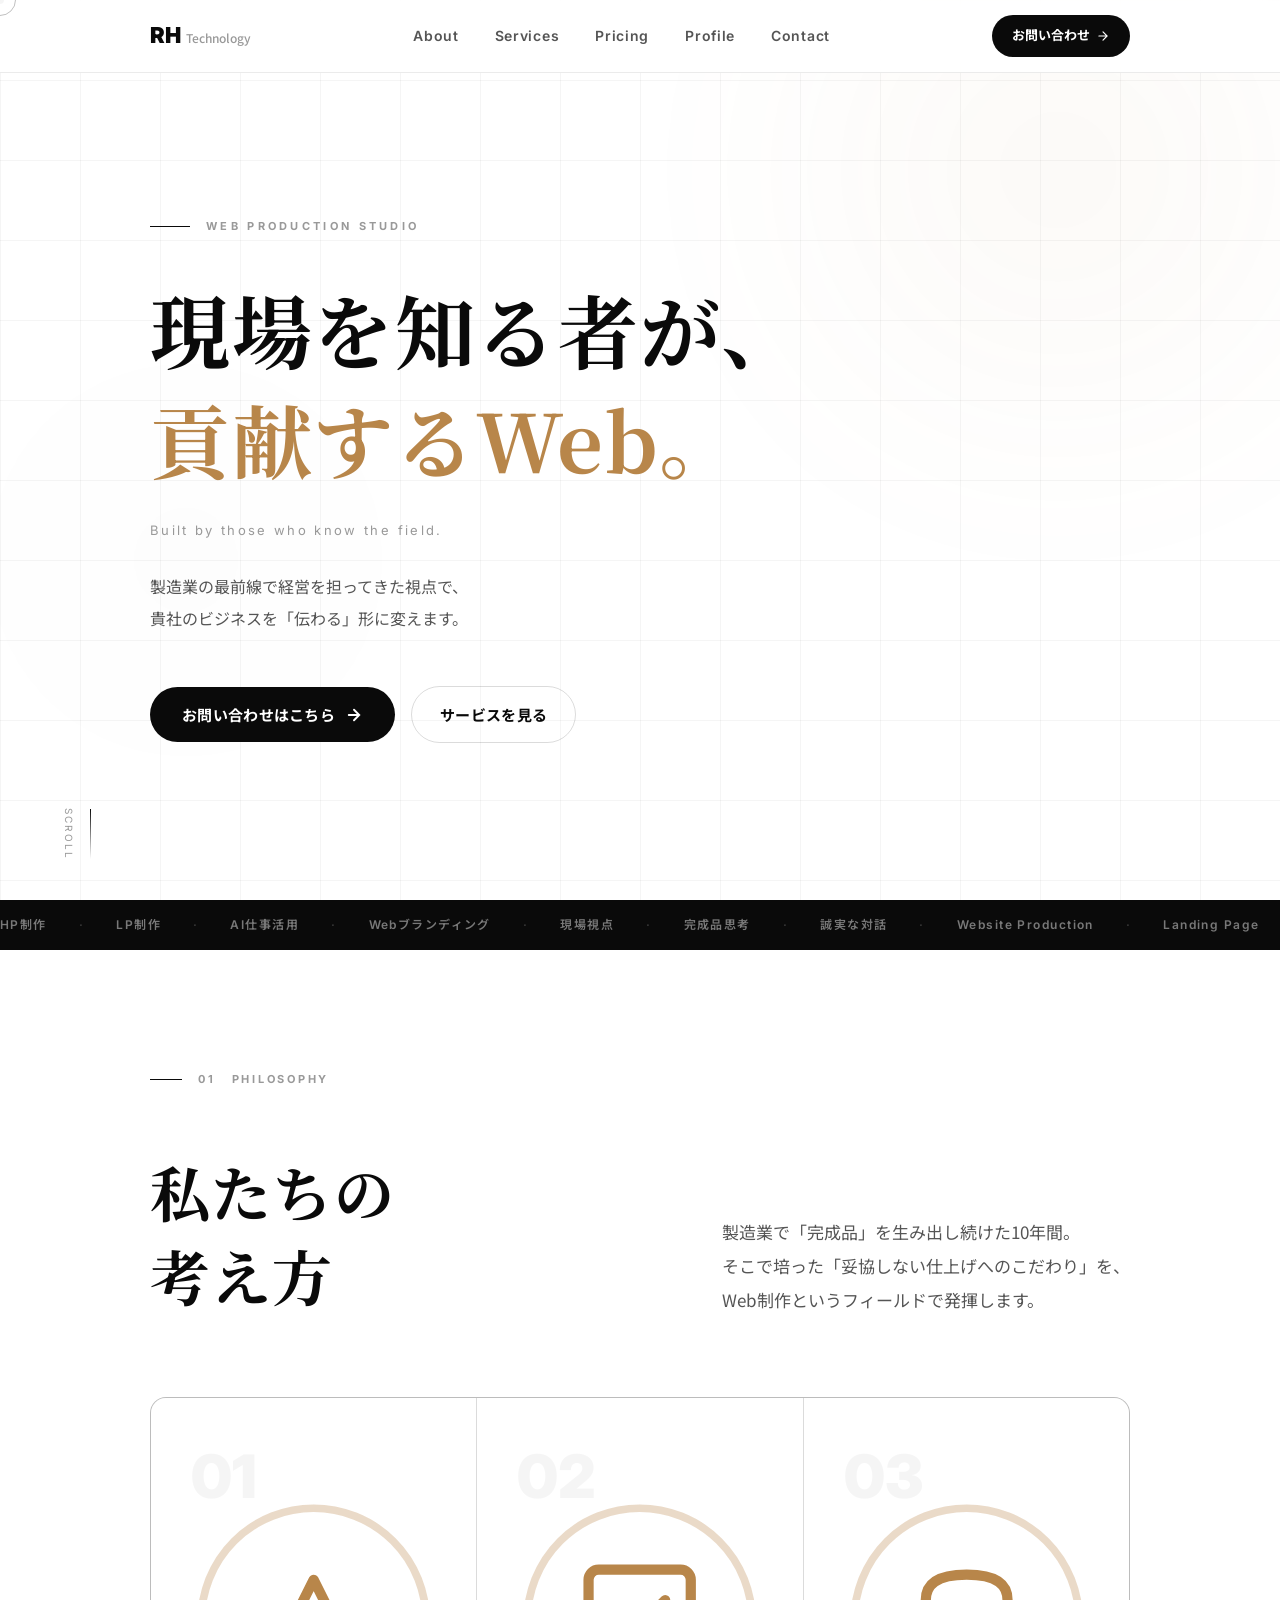
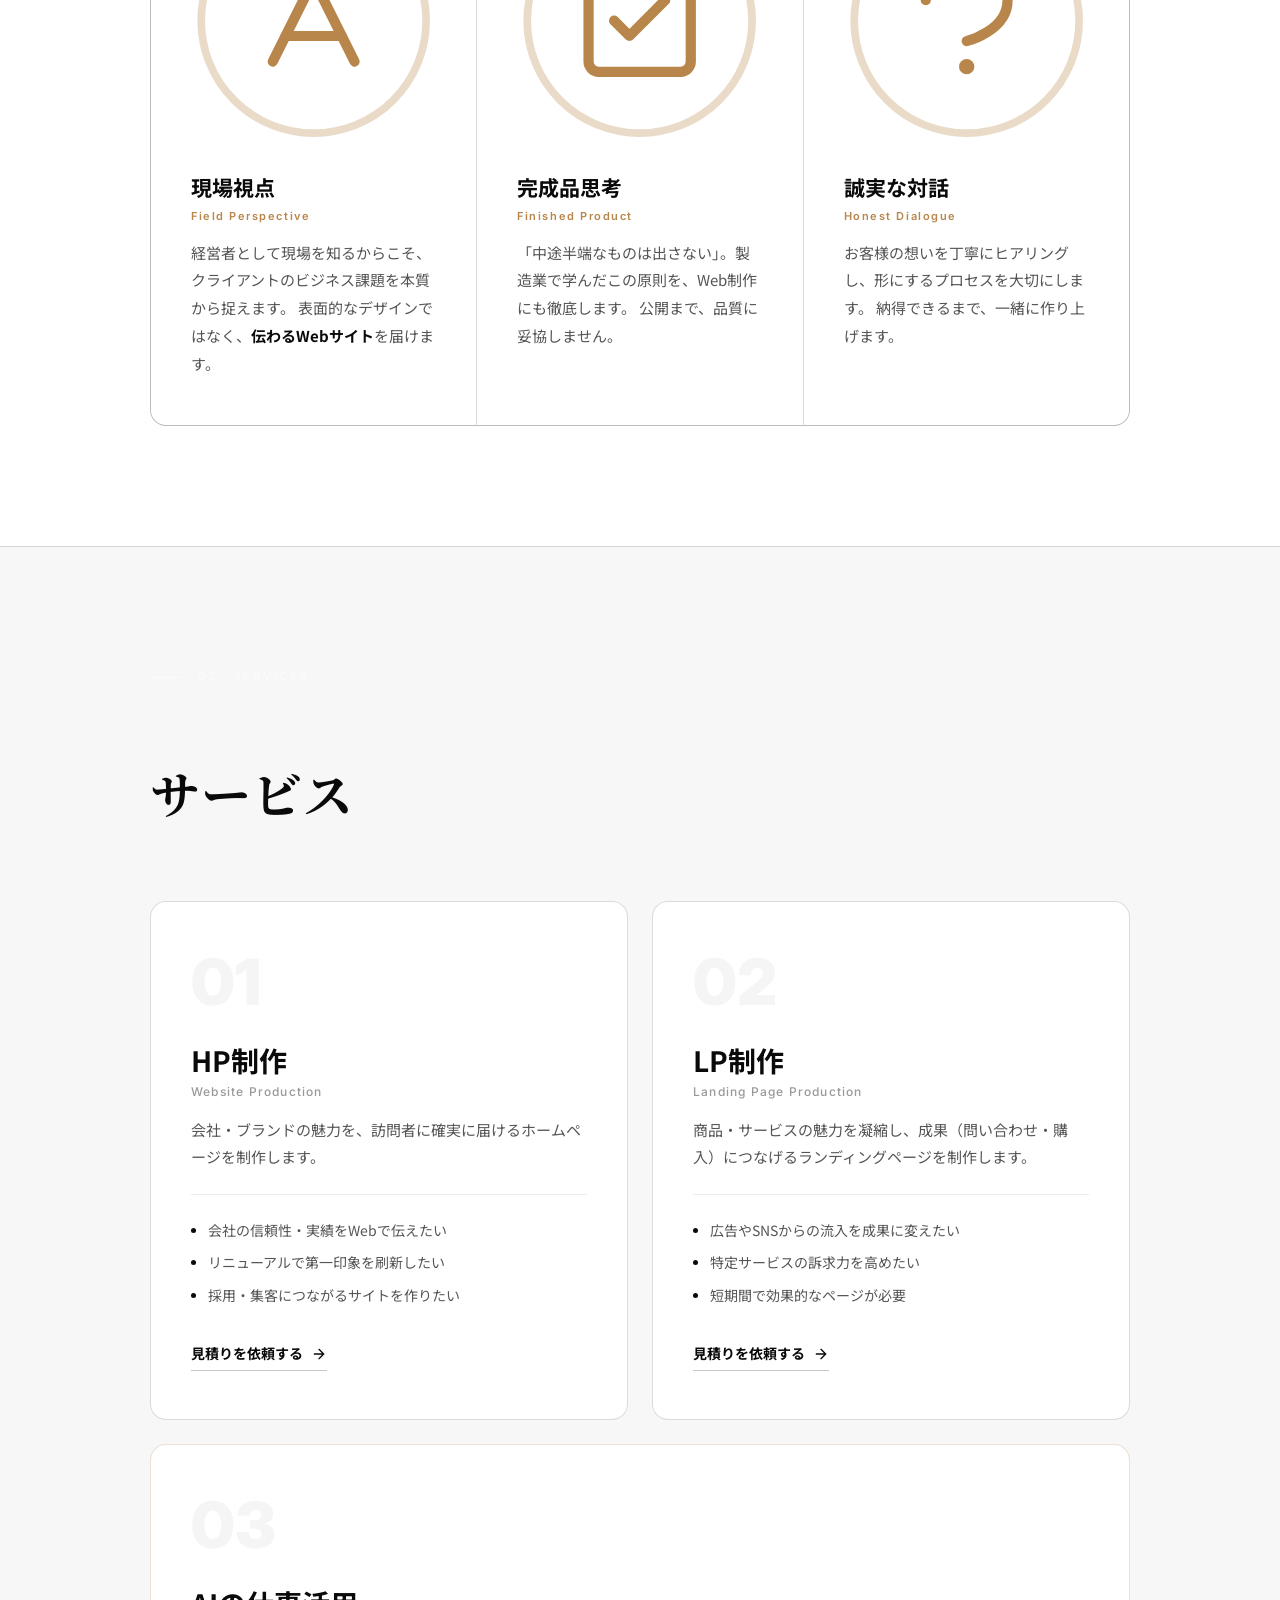
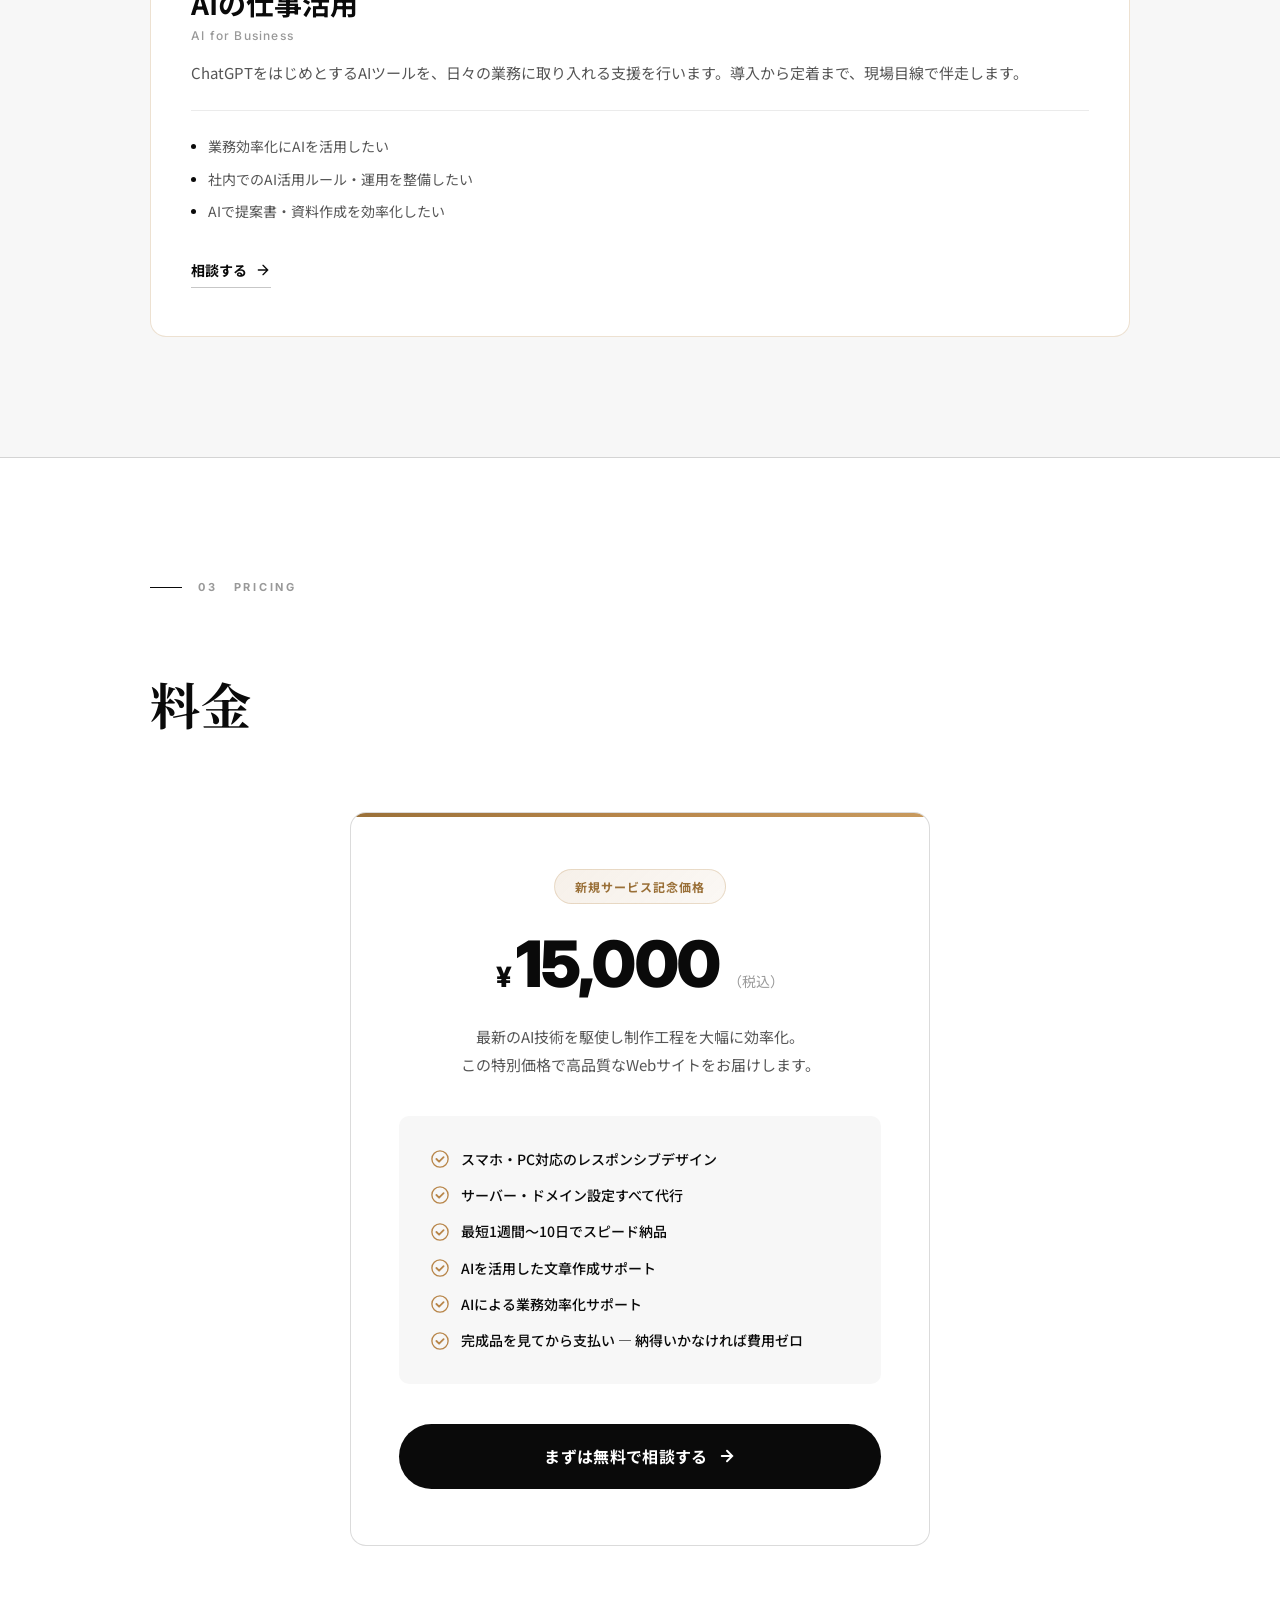
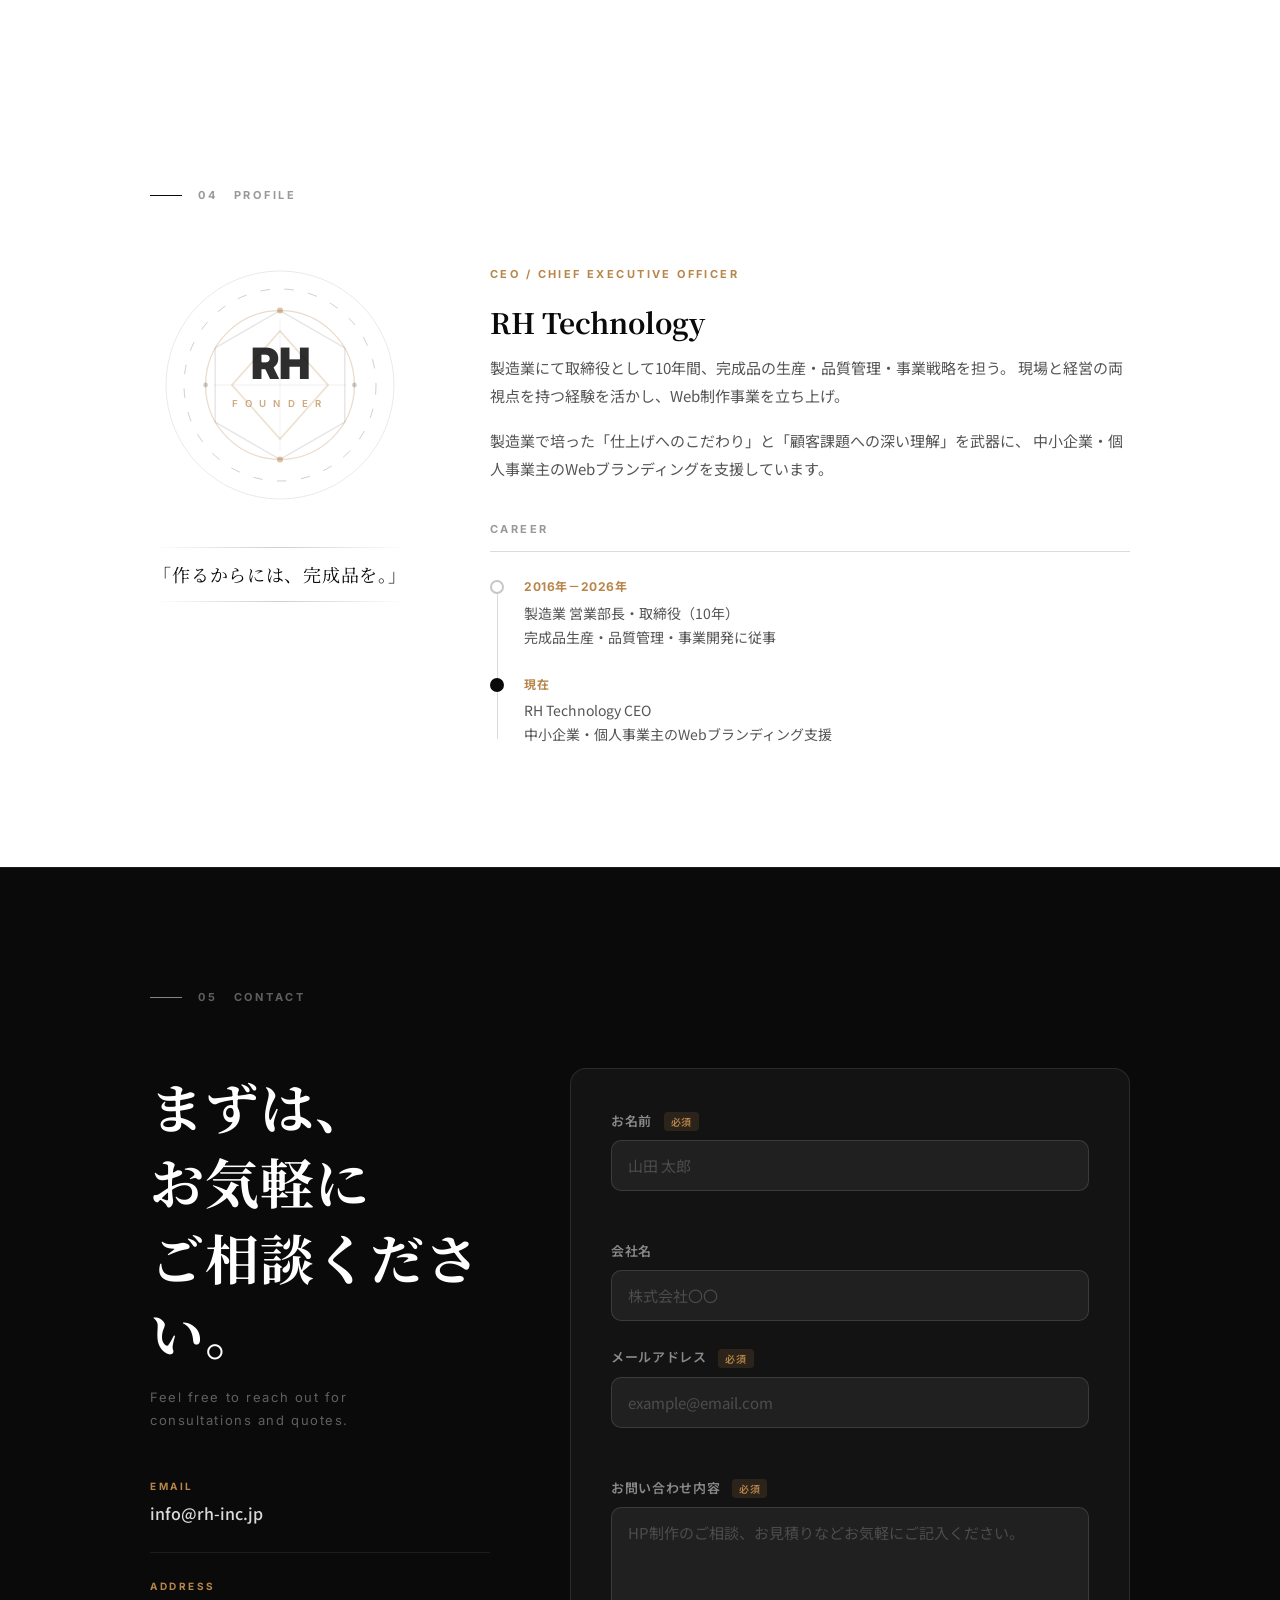
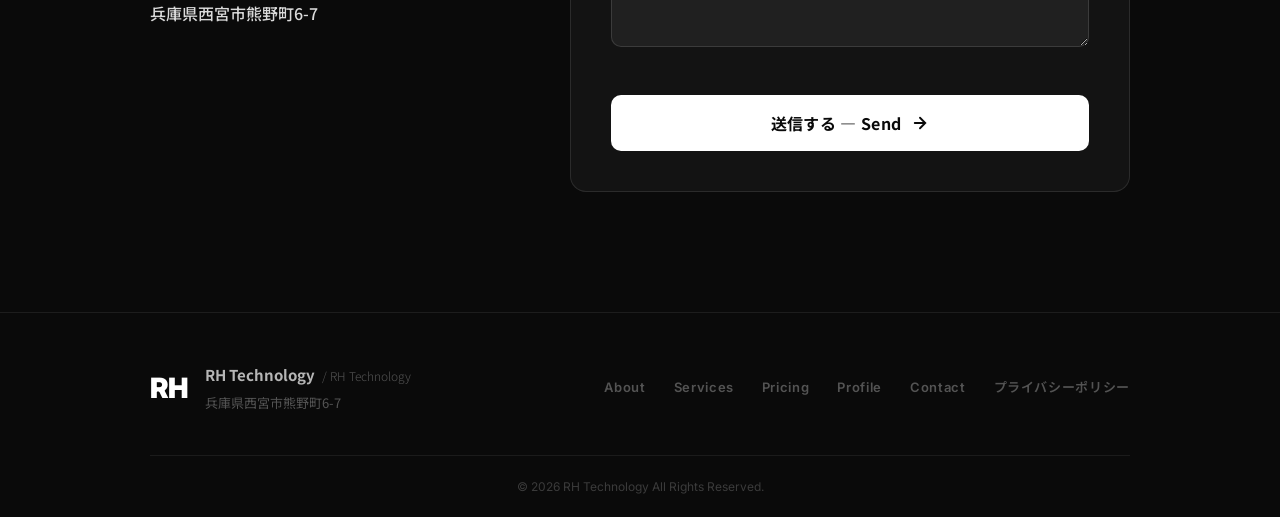
==== commit 46e564e8: "RH株式会社→RH Technologyへの名称変更、AIによる業務効率化サポート追加、電話番号削除 Co-Authored-By: Claude Opus 4.6 <noreply@anthropi" ====
--- a/index.html
+++ b/index.html
@@ -3,11 +3,11 @@
 <head>
   <meta charset="UTF-8">
   <meta name="viewport" content="width=device-width, initial-scale=1.0">
-  <title>RH株式会社 — Web制作 | 西宮市</title>
-  <meta name="description" content="製造業の現場視点で、伝わるWebサイトを届ける。RH株式会社 — HP制作・LP制作。兵庫県西宮市。">
+  <title>RH Technology — Web制作 | 西宮市</title>
+  <meta name="description" content="製造業の現場視点で、伝わるWebサイトを届ける。RH Technology — HP制作・LP制作。兵庫県西宮市。">
 
   <!-- OGP -->
-  <meta property="og:title" content="RH株式会社 — 現場を知る者が、貢献するWeb。">
+  <meta property="og:title" content="RH Technology — 現場を知る者が、貢献するWeb。">
   <meta property="og:description" content="製造業10年の経営視点から、中小企業・個人事業主のWebブランディングを支援。">
   <meta property="og:type" content="website">
   <meta property="og:locale" content="ja_JP">
@@ -30,7 +30,7 @@
     <div class="header__inner">
       <a href="#top" class="header__logo">
         <span class="header__logo-rh">RH</span>
-        <span class="header__logo-corp">株式会社</span>
+        <span class="header__logo-corp">Technology</span>
       </a>
       <nav class="header__nav">
         <a href="#about" class="header__nav-link">About</a>
@@ -61,7 +61,6 @@
       </nav>
       <div class="mobile-menu__info">
         <p>info@rh-inc.jp</p>
-        <p>080-4480-6029</p>
       </div>
     </div>
   </div>
@@ -354,6 +353,10 @@
             <li>
               <svg viewBox="0 0 20 20" width="18" height="18"><circle cx="10" cy="10" r="9" fill="none" stroke="currentColor" stroke-width="1.5"/><path d="M6 10l3 3 5-5" fill="none" stroke="currentColor" stroke-width="2" stroke-linecap="round" stroke-linejoin="round"/></svg>
               AIを活用した文章作成サポート
+            </li>
+            <li>
+              <svg viewBox="0 0 20 20" width="18" height="18"><circle cx="10" cy="10" r="9" fill="none" stroke="currentColor" stroke-width="1.5"/><path d="M6 10l3 3 5-5" fill="none" stroke="currentColor" stroke-width="2" stroke-linecap="round" stroke-linejoin="round"/></svg>
+              AIによる業務効率化サポート
             </li>
             <li>
               <svg viewBox="0 0 20 20" width="18" height="18"><circle cx="10" cy="10" r="9" fill="none" stroke="currentColor" stroke-width="1.5"/><path d="M6 10l3 3 5-5" fill="none" stroke="currentColor" stroke-width="2" stroke-linecap="round" stroke-linejoin="round"/></svg>
@@ -410,8 +413,8 @@
           </div>
 
           <div class="profile__content fade-in">
-            <p class="profile__position">代表取締役 / Representative Director</p>
-            <h2 class="profile__name">RH株式会社<span>代表</span></h2>
+            <p class="profile__position">CEO / Chief Executive Officer</p>
+            <h2 class="profile__name">RH Technology</h2>
 
             <p class="profile__bio">
               製造業にて取締役として10年間、完成品の生産・品質管理・事業戦略を担う。
@@ -436,7 +439,7 @@
                   <div class="career__dot career__dot--gold"></div>
                   <div class="career__body">
                     <span class="career__period">現在</span>
-                    <p class="career__desc">RH株式会社 代表取締役<br>中小企業・個人事業主のWebブランディング支援</p>
+                    <p class="career__desc">RH Technology CEO<br>中小企業・個人事業主のWebブランディング支援</p>
                   </div>
                 </div>
               </div>
@@ -469,11 +472,6 @@
                 <a href="mailto:info@rh-inc.jp" class="contact__detail-value">info@rh-inc.jp</a>
               </div>
               <div class="contact__detail">
-                <span class="contact__detail-label">Tel</span>
-                <a href="tel:08044806029" class="contact__detail-value">080-4480-6029</a>
-                <span class="contact__detail-note">平日 9:00〜18:00</span>
-              </div>
-              <div class="contact__detail">
                 <span class="contact__detail-label">Address</span>
                 <span class="contact__detail-value">兵庫県西宮市熊野町6-7</span>
               </div>
@@ -528,7 +526,7 @@
         <div class="footer__brand">
           <span class="footer__logo-rh">RH</span>
           <div>
-            <p class="footer__company">RH株式会社 <span>/ RH Co., Ltd.</span></p>
+            <p class="footer__company">RH Technology <span>/ RH Technology</span></p>
             <p class="footer__addr">兵庫県西宮市熊野町6-7</p>
           </div>
         </div>
@@ -542,7 +540,7 @@
         </nav>
       </div>
       <div class="footer__bottom">
-        <p>&copy; 2026 RH株式会社 All Rights Reserved.</p>
+        <p>&copy; 2026 RH Technology All Rights Reserved.</p>
       </div>
     </div>
   </footer>
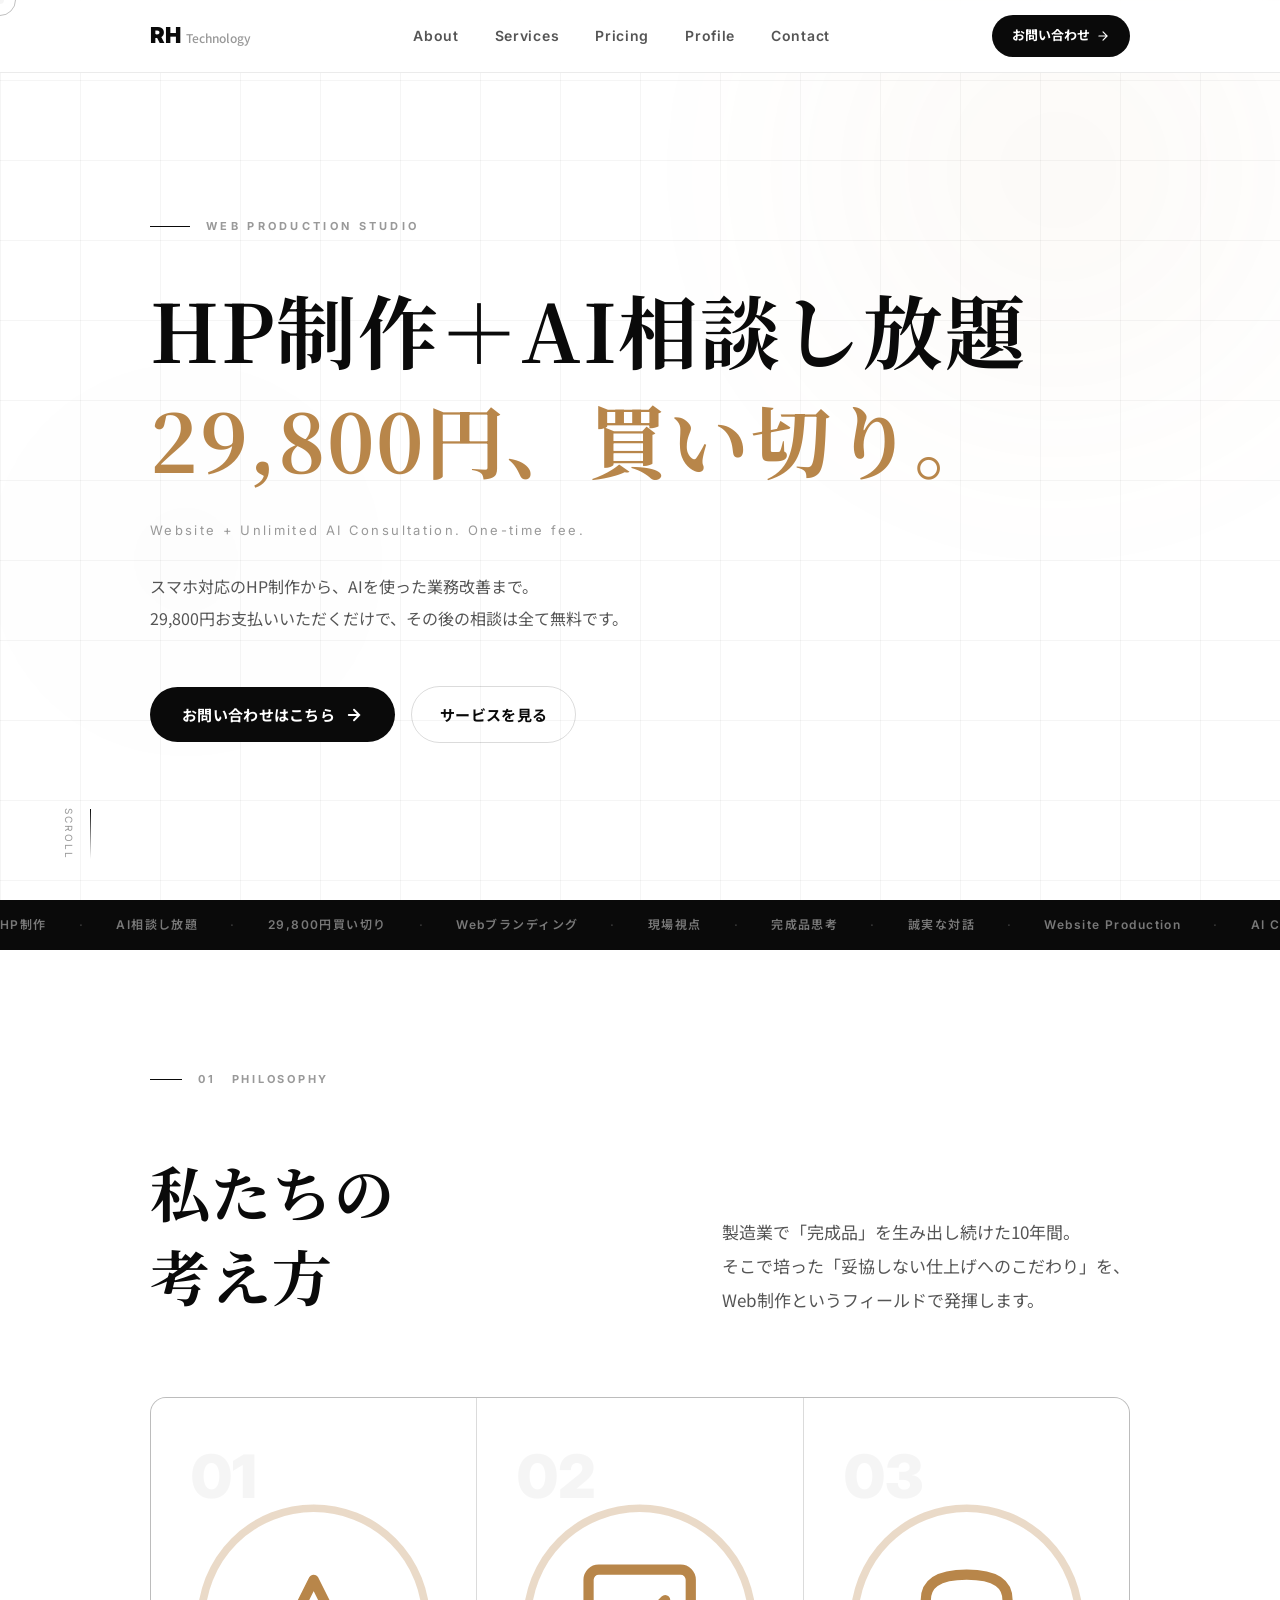
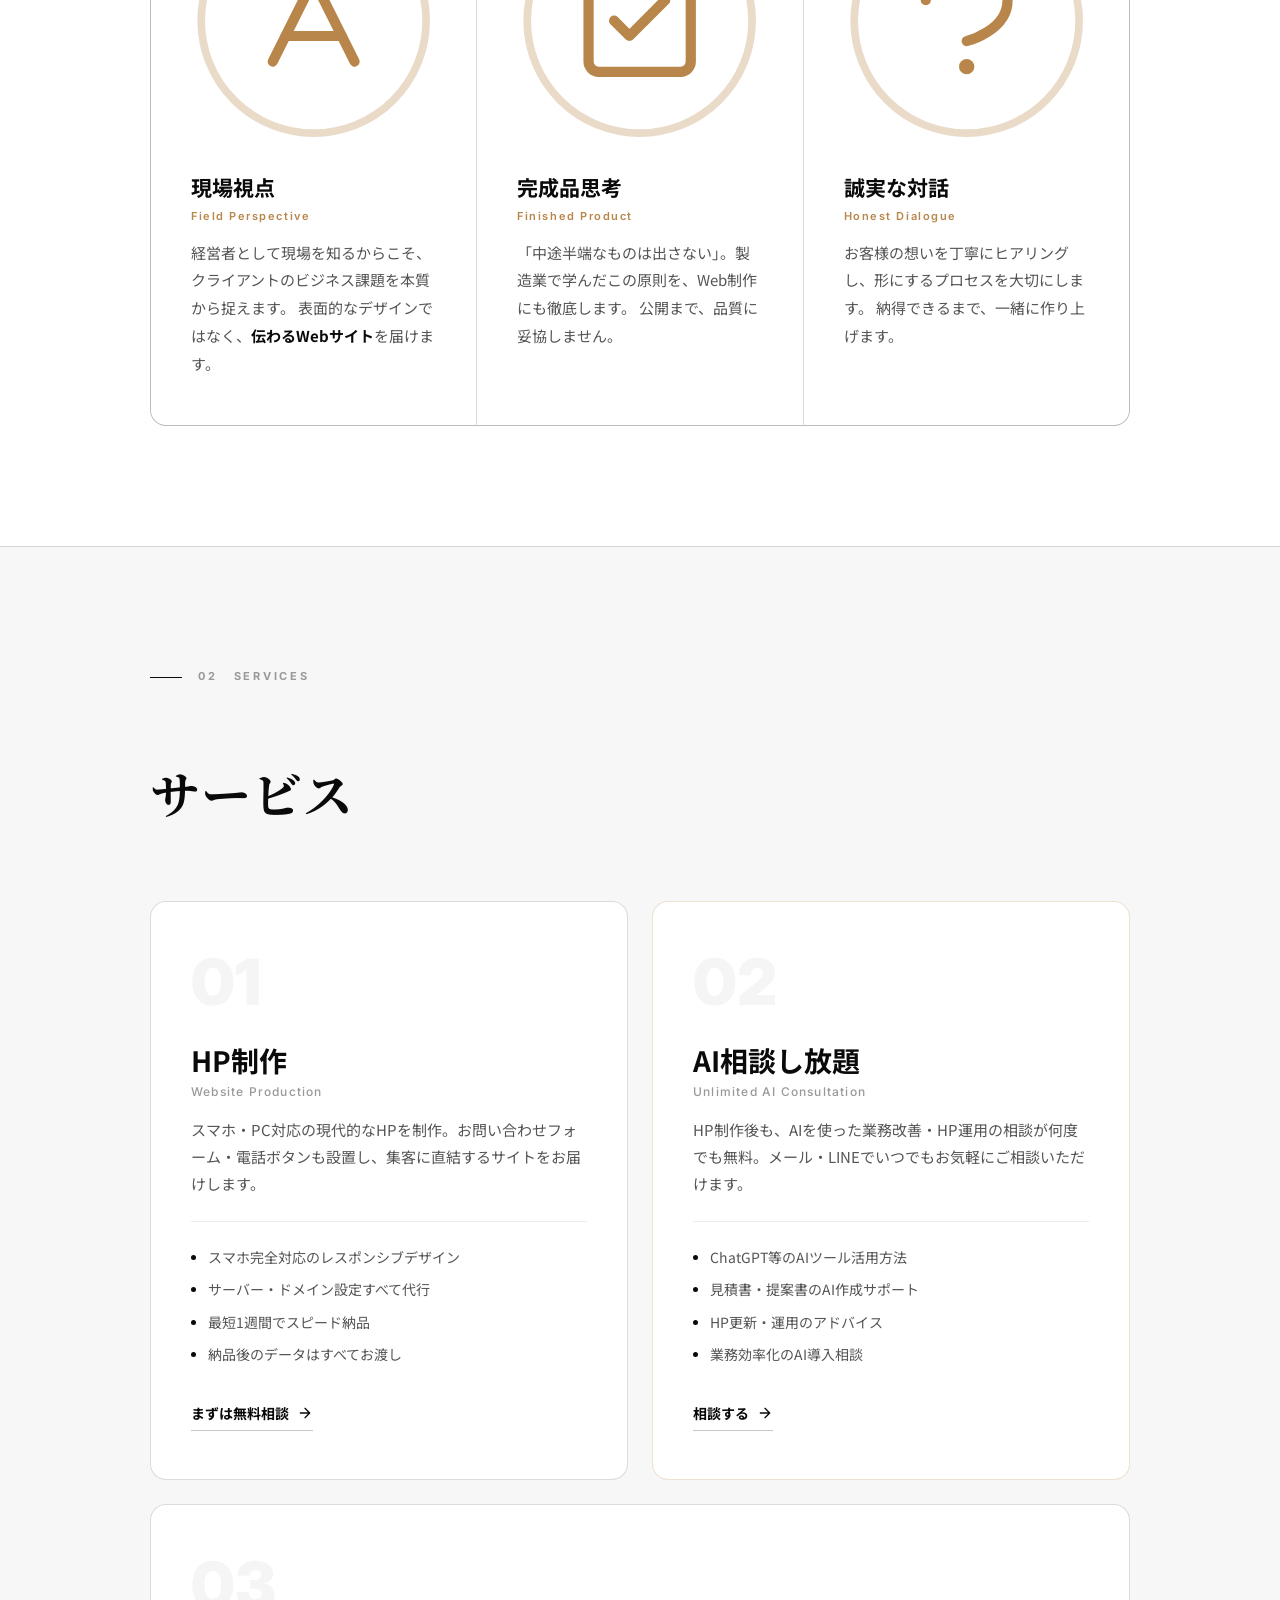
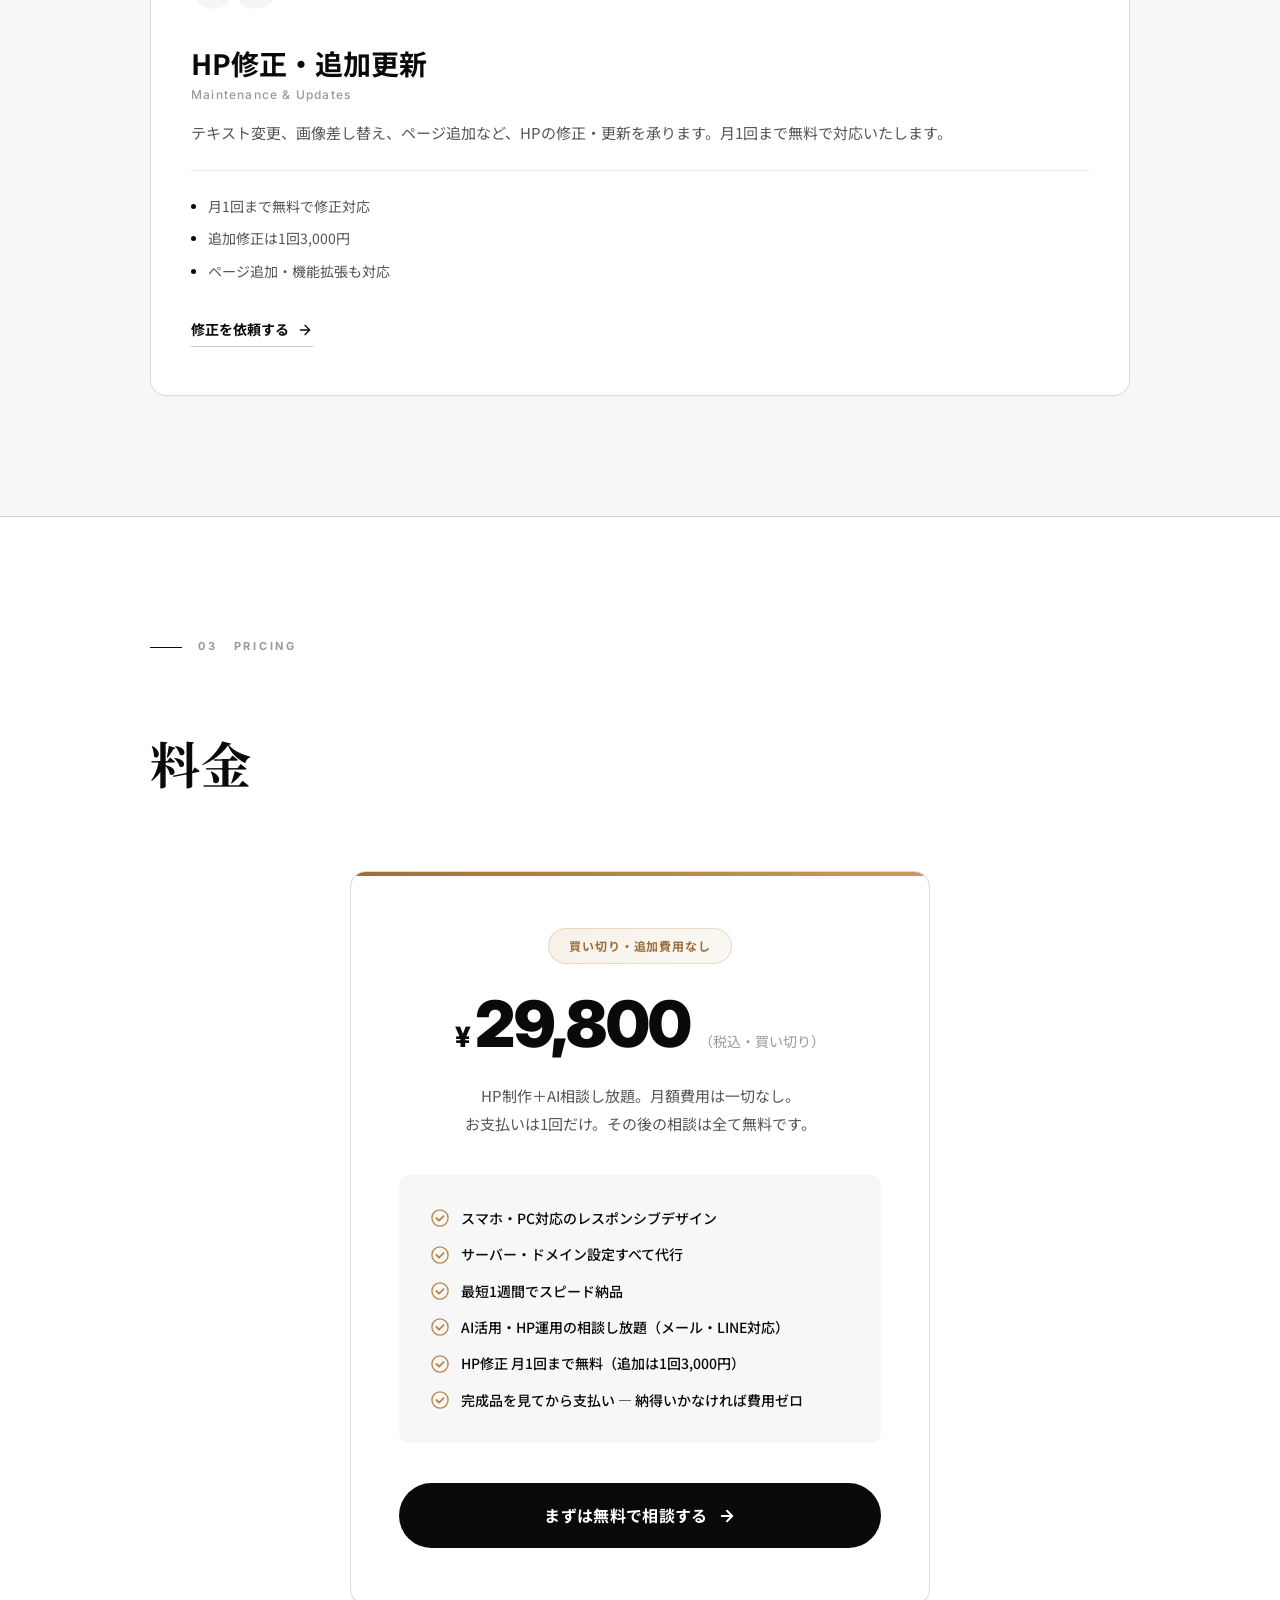
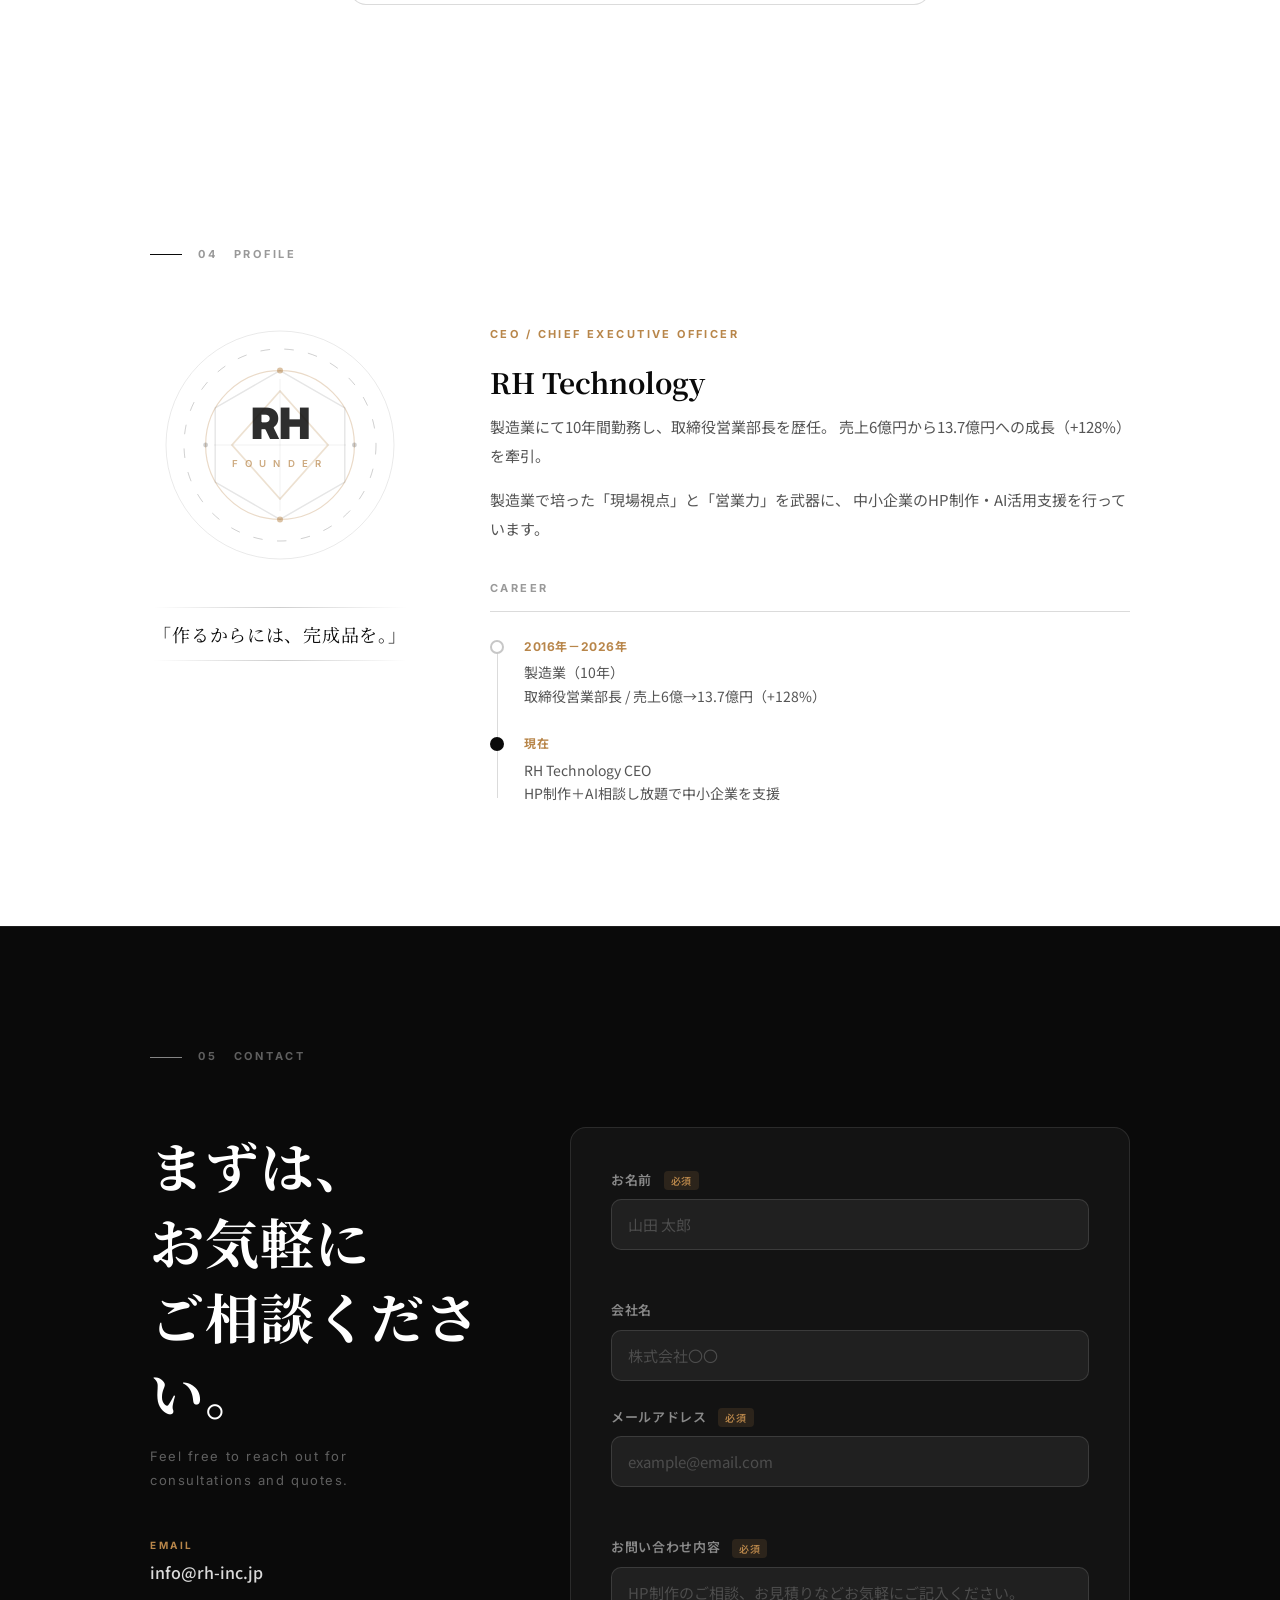
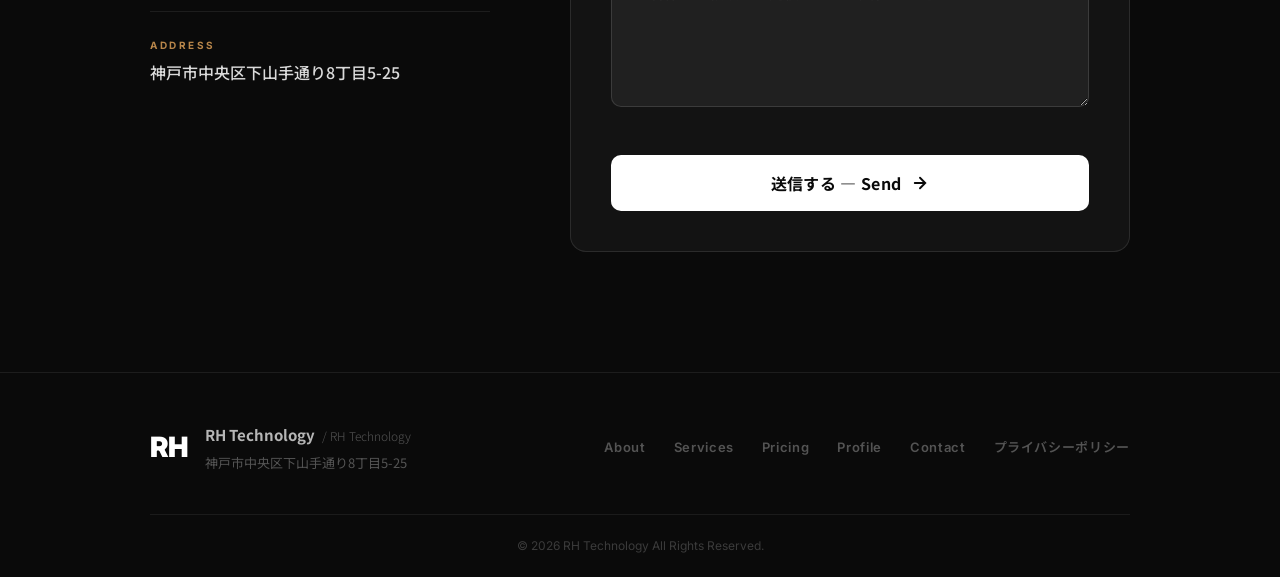
==== commit 30fc0e13: "名刺PDF・HTMLの更新 Co-Authored-By: Claude Opus 4.6 (1M context) <noreply@anthropic.com>" ====
--- a/index.html
+++ b/index.html
@@ -3,12 +3,12 @@
 <head>
   <meta charset="UTF-8">
   <meta name="viewport" content="width=device-width, initial-scale=1.0">
-  <title>RH Technology — Web制作 | 西宮市</title>
-  <meta name="description" content="製造業の現場視点で、伝わるWebサイトを届ける。RH Technology — HP制作・LP制作。兵庫県西宮市。">
+  <title>RH Technology — HP制作＋AI相談し放題 29,800円 | 西宮市</title>
+  <meta name="description" content="29,800円（税込・買い切り）でHP制作＋AI活用相談し放題。製造業の現場視点で、中小企業のWeb・AI活用を支援。RH Technology — 兵庫県西宮市。">
 
   <!-- OGP -->
-  <meta property="og:title" content="RH Technology — 現場を知る者が、貢献するWeb。">
-  <meta property="og:description" content="製造業10年の経営視点から、中小企業・個人事業主のWebブランディングを支援。">
+  <meta property="og:title" content="RH Technology — HP制作＋AI相談し放題 29,800円（買い切り）">
+  <meta property="og:description" content="スマホ対応HP制作＋AI活用の相談が無制限。29,800円の買い切りで、納得いかなければ費用ゼロ。">
   <meta property="og:type" content="website">
   <meta property="og:locale" content="ja_JP">
 
@@ -81,13 +81,13 @@
           <span>Web Production Studio</span>
         </div>
         <h1 class="hero__title">
-          <span class="hero__title-line" data-text="現場を知る者が、">現場を知る者が、</span>
-          <span class="hero__title-line hero__title-line--accent" data-text="貢献するWeb。">貢献するWeb。</span>
+          <span class="hero__title-line" data-text="HP制作＋AI相談し放題">HP制作＋AI相談し放題</span>
+          <span class="hero__title-line hero__title-line--accent" data-text="29,800円、買い切り。">29,800円、買い切り。</span>
         </h1>
-        <p class="hero__en">Built by those who know the field.</p>
+        <p class="hero__en">Website + Unlimited AI Consultation. One-time fee.</p>
         <p class="hero__sub">
-          製造業の最前線で経営を担ってきた視点で、<br>
-          貴社のビジネスを「伝わる」形に変えます。
+          スマホ対応のHP制作から、AIを使った業務改善まで。<br>
+          29,800円お支払いいただくだけで、その後の相談は全て無料です。
         </p>
         <div class="hero__actions">
           <a href="#contact" class="btn btn--gold">
@@ -110,25 +110,25 @@
     <div class="marquee">
       <div class="marquee__track">
         <span>HP制作</span><span>·</span>
-        <span>LP制作</span><span>·</span>
-        <span>AI仕事活用</span><span>·</span>
+        <span>AI相談し放題</span><span>·</span>
+        <span>29,800円買い切り</span><span>·</span>
         <span>Webブランディング</span><span>·</span>
         <span>現場視点</span><span>·</span>
         <span>完成品思考</span><span>·</span>
         <span>誠実な対話</span><span>·</span>
         <span>Website Production</span><span>·</span>
-        <span>Landing Page</span><span>·</span>
+        <span>AI Consultation</span><span>·</span>
         <span>AI for Business</span><span>·</span>
         <span>Web Branding</span><span>·</span>
         <span>HP制作</span><span>·</span>
-        <span>LP制作</span><span>·</span>
-        <span>AI仕事活用</span><span>·</span>
+        <span>AI相談し放題</span><span>·</span>
+        <span>29,800円買い切り</span><span>·</span>
         <span>Webブランディング</span><span>·</span>
         <span>現場視点</span><span>·</span>
         <span>完成品思考</span><span>·</span>
         <span>誠実な対話</span><span>·</span>
         <span>Website Production</span><span>·</span>
-        <span>Landing Page</span><span>·</span>
+        <span>AI Consultation</span><span>·</span>
         <span>AI for Business</span><span>·</span>
         <span>Web Branding</span><span>·</span>
       </div>
@@ -214,7 +214,7 @@
     <!-- ===== SERVICES ===== -->
     <section class="section services" id="services">
       <div class="container">
-        <div class="section-label section-label--light fade-in">
+        <div class="section-label fade-in">
           <span>02</span>
           <span>Services</span>
         </div>
@@ -239,22 +239,54 @@
               <span>Website Production</span>
             </h3>
             <p class="service-card__text">
-              会社・ブランドの魅力を、訪問者に確実に届けるホームページを制作します。
+              スマホ・PC対応の現代的なHPを制作。お問い合わせフォーム・電話ボタンも設置し、集客に直結するサイトをお届けします。
             </p>
             <ul class="service-card__list">
-              <li>会社の信頼性・実績をWebで伝えたい</li>
-              <li>リニューアルで第一印象を刷新したい</li>
-              <li>採用・集客につながるサイトを作りたい</li>
+              <li>スマホ完全対応のレスポンシブデザイン</li>
+              <li>サーバー・ドメイン設定すべて代行</li>
+              <li>最短1週間でスピード納品</li>
+              <li>納品後のデータはすべてお渡し</li>
             </ul>
             <a href="#contact" class="service-card__cta">
-              見積りを依頼する
+              まずは無料相談
               <svg viewBox="0 0 24 24" width="16" height="16" fill="none" stroke="currentColor" stroke-width="2" stroke-linecap="round"><path d="M5 12h14M12 5l7 7-7 7"/></svg>
             </a>
           </div>
 
+          <div class="service-card service-card--ai fade-in">
+            <div class="service-card__top">
+              <span class="service-card__num">02</span>
+              <div class="service-card__icon">
+                <svg viewBox="0 0 56 56" fill="none">
+                  <circle cx="28" cy="28" r="24" stroke="currentColor" stroke-width="2"/>
+                  <circle cx="28" cy="28" r="8" stroke="currentColor" stroke-width="2"/>
+                  <path d="M28 4V12 M28 44V52 M4 28H12 M44 28H52" stroke="currentColor" stroke-width="2" stroke-linecap="round"/>
+                  <path d="M11 11L17 17 M39 39L45 45 M45 11L39 17 M17 39L11 45" stroke="currentColor" stroke-width="2" stroke-linecap="round"/>
+                </svg>
+              </div>
+            </div>
+            <h3 class="service-card__title">
+              AI相談し放題
+              <span>Unlimited AI Consultation</span>
+            </h3>
+            <p class="service-card__text">
+              HP制作後も、AIを使った業務改善・HP運用の相談が何度でも無料。メール・LINEでいつでもお気軽にご相談いただけます。
+            </p>
+            <ul class="service-card__list">
+              <li>ChatGPT等のAIツール活用方法</li>
+              <li>見積書・提案書のAI作成サポート</li>
+              <li>HP更新・運用のアドバイス</li>
+              <li>業務効率化のAI導入相談</li>
+            </ul>
+            <a href="#contact" class="service-card__cta">
+              相談する
+              <svg viewBox="0 0 24 24" width="16" height="16" fill="none" stroke="currentColor" stroke-width="2" stroke-linecap="round"><path d="M5 12h14M12 5l7 7-7 7"/></svg>
+            </a>
+          </div>
+
           <div class="service-card fade-in">
             <div class="service-card__top">
-              <span class="service-card__num">02</span>
+              <span class="service-card__num">03</span>
               <div class="service-card__icon">
                 <svg viewBox="0 0 56 56" fill="none">
                   <rect x="10" y="4" width="36" height="48" rx="4" stroke="currentColor" stroke-width="2"/>
@@ -265,49 +297,19 @@
               </div>
             </div>
             <h3 class="service-card__title">
-              LP制作
-              <span>Landing Page Production</span>
+              HP修正・追加更新
+              <span>Maintenance & Updates</span>
             </h3>
             <p class="service-card__text">
-              商品・サービスの魅力を凝縮し、成果（問い合わせ・購入）につなげるランディングページを制作します。
+              テキスト変更、画像差し替え、ページ追加など、HPの修正・更新を承ります。月1回まで無料で対応いたします。
             </p>
             <ul class="service-card__list">
-              <li>広告やSNSからの流入を成果に変えたい</li>
-              <li>特定サービスの訴求力を高めたい</li>
-              <li>短期間で効果的なページが必要</li>
+              <li>月1回まで無料で修正対応</li>
+              <li>追加修正は1回3,000円</li>
+              <li>ページ追加・機能拡張も対応</li>
             </ul>
             <a href="#contact" class="service-card__cta">
-              見積りを依頼する
-              <svg viewBox="0 0 24 24" width="16" height="16" fill="none" stroke="currentColor" stroke-width="2" stroke-linecap="round"><path d="M5 12h14M12 5l7 7-7 7"/></svg>
-            </a>
-          </div>
-
-          <div class="service-card service-card--ai fade-in">
-            <div class="service-card__top">
-              <span class="service-card__num">03</span>
-              <div class="service-card__icon">
-                <svg viewBox="0 0 56 56" fill="none">
-                  <circle cx="28" cy="28" r="24" stroke="currentColor" stroke-width="2"/>
-                  <circle cx="28" cy="28" r="8" stroke="currentColor" stroke-width="2"/>
-                  <path d="M28 4V12 M28 44V52 M4 28H12 M44 28H52" stroke="currentColor" stroke-width="2" stroke-linecap="round"/>
-                  <path d="M11 11L17 17 M39 39L45 45 M45 11L39 17 M17 39L11 45" stroke="currentColor" stroke-width="2" stroke-linecap="round"/>
-                </svg>
-              </div>
-            </div>
-            <h3 class="service-card__title">
-              AIの仕事活用
-              <span>AI for Business</span>
-            </h3>
-            <p class="service-card__text">
-              ChatGPTをはじめとするAIツールを、日々の業務に取り入れる支援を行います。導入から定着まで、現場目線で伴走します。
-            </p>
-            <ul class="service-card__list">
-              <li>業務効率化にAIを活用したい</li>
-              <li>社内でのAI活用ルール・運用を整備したい</li>
-              <li>AIで提案書・資料作成を効率化したい</li>
-            </ul>
-            <a href="#contact" class="service-card__cta">
-              相談する
+              修正を依頼する
               <svg viewBox="0 0 24 24" width="16" height="16" fill="none" stroke="currentColor" stroke-width="2" stroke-linecap="round"><path d="M5 12h14M12 5l7 7-7 7"/></svg>
             </a>
           </div>
@@ -326,15 +328,15 @@
         <h2 class="pricing__title fade-in">料金</h2>
 
         <div class="pricing__card fade-in">
-          <div class="pricing__badge">新規サービス記念価格</div>
+          <div class="pricing__badge">買い切り・追加費用なし</div>
           <div class="pricing__price">
             <span class="pricing__price-yen">¥</span>
-            <span class="pricing__price-num">15,000</span>
-            <span class="pricing__price-tax">（税込）</span>
+            <span class="pricing__price-num">29,800</span>
+            <span class="pricing__price-tax">（税込・買い切り）</span>
           </div>
           <p class="pricing__desc">
-            最新のAI技術を駆使し制作工程を大幅に効率化。<br>
-            この特別価格で高品質なWebサイトをお届けします。
+            HP制作＋AI相談し放題。月額費用は一切なし。<br>
+            お支払いは1回だけ。その後の相談は全て無料です。
           </p>
 
           <ul class="pricing__features">
@@ -348,15 +350,15 @@
             </li>
             <li>
               <svg viewBox="0 0 20 20" width="18" height="18"><circle cx="10" cy="10" r="9" fill="none" stroke="currentColor" stroke-width="1.5"/><path d="M6 10l3 3 5-5" fill="none" stroke="currentColor" stroke-width="2" stroke-linecap="round" stroke-linejoin="round"/></svg>
-              最短1週間〜10日でスピード納品
+              最短1週間でスピード納品
             </li>
             <li>
               <svg viewBox="0 0 20 20" width="18" height="18"><circle cx="10" cy="10" r="9" fill="none" stroke="currentColor" stroke-width="1.5"/><path d="M6 10l3 3 5-5" fill="none" stroke="currentColor" stroke-width="2" stroke-linecap="round" stroke-linejoin="round"/></svg>
-              AIを活用した文章作成サポート
+              AI活用・HP運用の相談し放題（メール・LINE対応）
             </li>
             <li>
               <svg viewBox="0 0 20 20" width="18" height="18"><circle cx="10" cy="10" r="9" fill="none" stroke="currentColor" stroke-width="1.5"/><path d="M6 10l3 3 5-5" fill="none" stroke="currentColor" stroke-width="2" stroke-linecap="round" stroke-linejoin="round"/></svg>
-              AIによる業務効率化サポート
+              HP修正 月1回まで無料（追加は1回3,000円）
             </li>
             <li>
               <svg viewBox="0 0 20 20" width="18" height="18"><circle cx="10" cy="10" r="9" fill="none" stroke="currentColor" stroke-width="1.5"/><path d="M6 10l3 3 5-5" fill="none" stroke="currentColor" stroke-width="2" stroke-linecap="round" stroke-linejoin="round"/></svg>
@@ -417,12 +419,12 @@
             <h2 class="profile__name">RH Technology</h2>
 
             <p class="profile__bio">
-              製造業にて取締役として10年間、完成品の生産・品質管理・事業戦略を担う。
-              現場と経営の両視点を持つ経験を活かし、Web制作事業を立ち上げ。
+              製造業にて10年間勤務し、取締役営業部長を歴任。
+              売上6億円から13.7億円への成長（+128%）を牽引。
             </p>
             <p class="profile__bio">
-              製造業で培った「仕上げへのこだわり」と「顧客課題への深い理解」を武器に、
-              中小企業・個人事業主のWebブランディングを支援しています。
+              製造業で培った「現場視点」と「営業力」を武器に、
+              中小企業のHP制作・AI活用支援を行っています。
             </p>
 
             <div class="career">
@@ -432,14 +434,14 @@
                   <div class="career__dot"></div>
                   <div class="career__body">
                     <span class="career__period">2016年－2026年</span>
-                    <p class="career__desc">製造業 営業部長・取締役（10年）<br>完成品生産・品質管理・事業開発に従事</p>
+                    <p class="career__desc">製造業（10年）<br>取締役営業部長 / 売上6億→13.7億円（+128%）</p>
                   </div>
                 </div>
                 <div class="career__item">
                   <div class="career__dot career__dot--gold"></div>
                   <div class="career__body">
                     <span class="career__period">現在</span>
-                    <p class="career__desc">RH Technology CEO<br>中小企業・個人事業主のWebブランディング支援</p>
+                    <p class="career__desc">RH Technology CEO<br>HP制作＋AI相談し放題で中小企業を支援</p>
                   </div>
                 </div>
               </div>
@@ -473,7 +475,7 @@
               </div>
               <div class="contact__detail">
                 <span class="contact__detail-label">Address</span>
-                <span class="contact__detail-value">兵庫県西宮市熊野町6-7</span>
+                <span class="contact__detail-value">神戸市中央区下山手通り8丁目5-25</span>
               </div>
             </div>
           </div>
@@ -527,7 +529,7 @@
           <span class="footer__logo-rh">RH</span>
           <div>
             <p class="footer__company">RH Technology <span>/ RH Technology</span></p>
-            <p class="footer__addr">兵庫県西宮市熊野町6-7</p>
+            <p class="footer__addr">神戸市中央区下山手通り8丁目5-25</p>
           </div>
         </div>
         <nav class="footer__nav">
